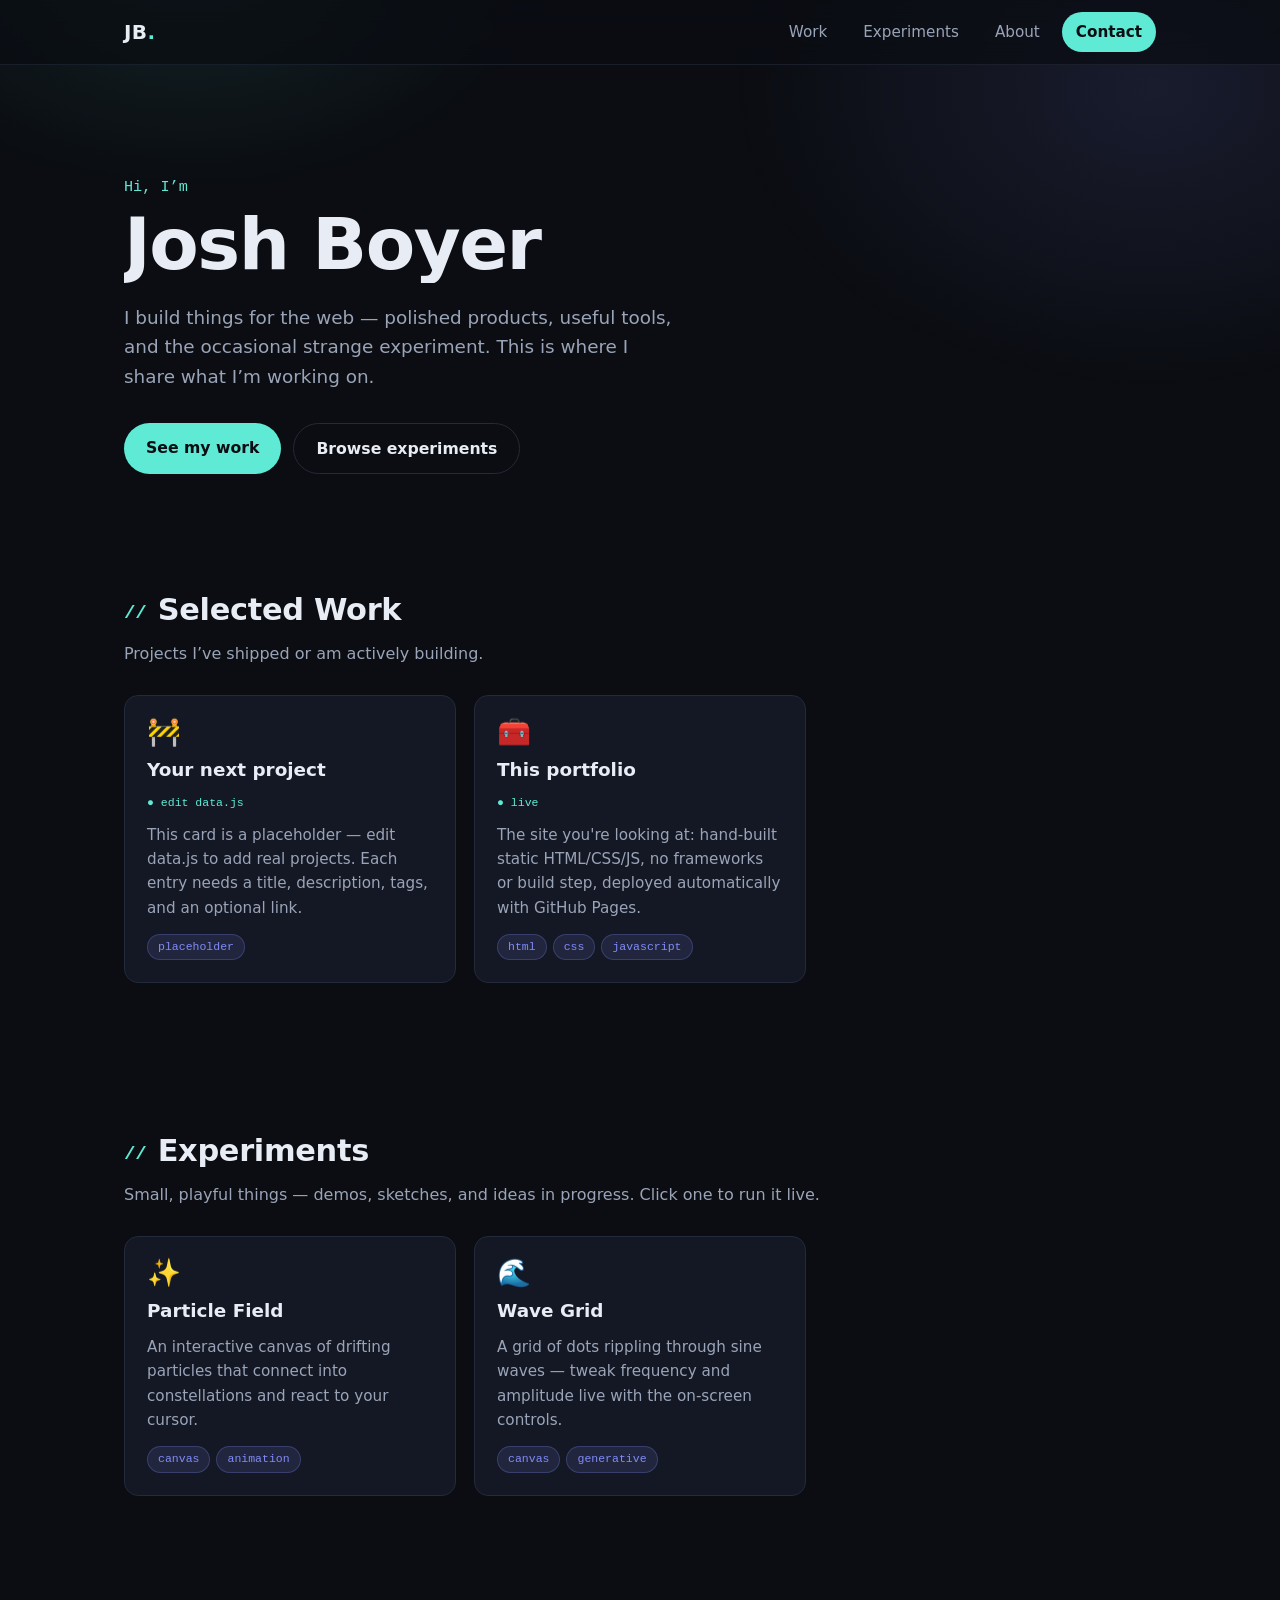
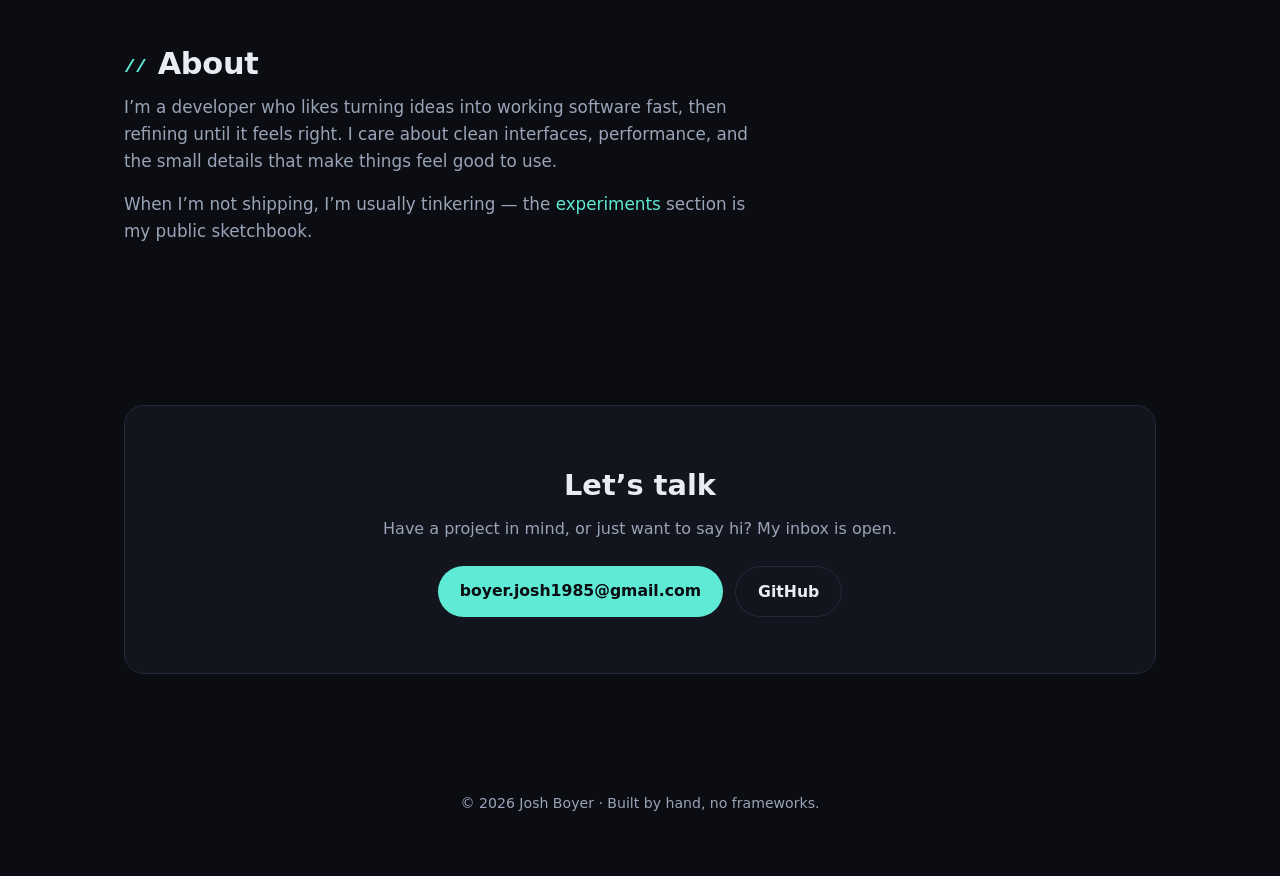
==== index.html @ 00541186 "Add portfolio site with work, experiments, and GitHub Pages deploy Static HTML/CSS/JS portfolio — no" ====
<!DOCTYPE html>
<html lang="en">
<head>
  <meta charset="UTF-8" />
  <meta name="viewport" content="width=device-width, initial-scale=1.0" />
  <title>Josh Boyer — Portfolio</title>
  <meta name="description" content="Portfolio of Josh Boyer — projects, work, and experiments." />
  <link rel="icon" href="data:image/svg+xml,<svg xmlns='http://www.w3.org/2000/svg' viewBox='0 0 100 100'><text y='.9em' font-size='90'>⚡</text></svg>" />
  <link rel="preconnect" href="https://fonts.googleapis.com" />
  <link rel="stylesheet" href="styles.css" />
</head>
<body>
  <div class="bg-glow" aria-hidden="true"></div>

  <header class="site-header">
    <nav class="nav container">
      <a href="#top" class="brand">JB<span class="brand-dot">.</span></a>
      <ul class="nav-links">
        <li><a href="#work">Work</a></li>
        <li><a href="#experiments">Experiments</a></li>
        <li><a href="#about">About</a></li>
        <li><a href="#contact" class="nav-cta">Contact</a></li>
      </ul>
    </nav>
  </header>

  <main id="top">
    <!-- Hero -->
    <section class="hero container">
      <p class="hero-kicker">Hi, I’m</p>
      <h1 class="hero-title">Josh Boyer</h1>
      <p class="hero-sub">
        I build things for the web — polished products, useful tools, and the
        occasional strange experiment. This is where I share what I’m working on.
      </p>
      <div class="hero-actions">
        <a href="#work" class="btn btn-primary">See my work</a>
        <a href="#experiments" class="btn btn-ghost">Browse experiments</a>
      </div>
    </section>

    <!-- Work -->
    <section id="work" class="section container">
      <div class="section-head">
        <h2>Selected Work</h2>
        <p>Projects I’ve shipped or am actively building.</p>
      </div>
      <div id="work-grid" class="card-grid"></div>
    </section>

    <!-- Experiments -->
    <section id="experiments" class="section container">
      <div class="section-head">
        <h2>Experiments</h2>
        <p>Small, playful things — demos, sketches, and ideas in progress. Click one to run it live.</p>
      </div>
      <div id="experiments-grid" class="card-grid"></div>
    </section>

    <!-- About -->
    <section id="about" class="section container">
      <div class="section-head">
        <h2>About</h2>
      </div>
      <div class="about-body">
        <p>
          I’m a developer who likes turning ideas into working software fast,
          then refining until it feels right. I care about clean interfaces,
          performance, and the small details that make things feel good to use.
        </p>
        <p>
          When I’m not shipping, I’m usually tinkering — the
          <a href="#experiments">experiments</a> section is my public sketchbook.
        </p>
      </div>
    </section>

    <!-- Contact -->
    <section id="contact" class="section container">
      <div class="contact-card">
        <h2>Let’s talk</h2>
        <p>Have a project in mind, or just want to say hi? My inbox is open.</p>
        <div class="contact-links">
          <a class="btn btn-primary" href="mailto:boyer.josh1985@gmail.com">boyer.josh1985@gmail.com</a>
          <a class="btn btn-ghost" href="https://github.com/joshboyer" target="_blank" rel="noopener">GitHub</a>
        </div>
      </div>
    </section>
  </main>

  <footer class="site-footer container">
    <p>© <span id="year"></span> Josh Boyer · Built by hand, no frameworks.</p>
  </footer>

  <script src="data.js"></script>
  <script src="main.js"></script>
</body>
</html>
---- styles.css ----
/* ---------------------------------------------------------------------------
   Josh Boyer — Portfolio
   Zero-dependency stylesheet. Tweak the tokens below to re-theme the site.
--------------------------------------------------------------------------- */

:root {
  --bg: #0b0d12;
  --bg-raised: #12151d;
  --bg-card: #141824;
  --border: #232a3a;
  --text: #e8ecf4;
  --text-dim: #9aa4b8;
  --accent: #5eead4;       /* teal */
  --accent-2: #818cf8;     /* indigo */
  --radius: 14px;
  --max-w: 1080px;
  --font: ui-sans-serif, system-ui, -apple-system, "Segoe UI", Roboto,
          "Helvetica Neue", Arial, sans-serif;
  --mono: ui-monospace, SFMono-Regular, Menlo, Consolas, monospace;
}

* { box-sizing: border-box; }

html { scroll-behavior: smooth; }

body {
  margin: 0;
  font-family: var(--font);
  background: var(--bg);
  color: var(--text);
  line-height: 1.6;
  -webkit-font-smoothing: antialiased;
}

a { color: var(--accent); text-decoration: none; }
a:hover { text-decoration: underline; }

.container {
  max-width: var(--max-w);
  margin: 0 auto;
  padding: 0 24px;
}

/* Ambient background glow */
.bg-glow {
  position: fixed;
  inset: 0;
  z-index: -1;
  background:
    radial-gradient(600px 400px at 15% -5%, rgba(94, 234, 212, 0.10), transparent 60%),
    radial-gradient(700px 500px at 90% 10%, rgba(129, 140, 248, 0.12), transparent 60%);
  pointer-events: none;
}

/* Header ------------------------------------------------------------------ */

.site-header {
  position: sticky;
  top: 0;
  z-index: 10;
  backdrop-filter: blur(12px);
  background: rgba(11, 13, 18, 0.72);
  border-bottom: 1px solid rgba(35, 42, 58, 0.6);
}

.nav {
  display: flex;
  align-items: center;
  justify-content: space-between;
  height: 64px;
}

.brand {
  font-weight: 800;
  font-size: 1.25rem;
  letter-spacing: 0.02em;
  color: var(--text);
}
.brand:hover { text-decoration: none; }
.brand-dot { color: var(--accent); }

.nav-links {
  display: flex;
  gap: 8px;
  list-style: none;
  margin: 0;
  padding: 0;
}

.nav-links a {
  display: inline-block;
  padding: 8px 14px;
  border-radius: 999px;
  color: var(--text-dim);
  font-size: 0.95rem;
  transition: color 0.15s ease, background 0.15s ease;
}
.nav-links a:hover {
  color: var(--text);
  background: rgba(255, 255, 255, 0.06);
  text-decoration: none;
}
.nav-cta {
  color: var(--bg) !important;
  background: var(--accent);
  font-weight: 600;
}
.nav-cta:hover { background: var(--accent); filter: brightness(1.1); }

/* Hero -------------------------------------------------------------------- */

.hero {
  padding: 110px 24px 40px;
}

.hero-kicker {
  font-family: var(--mono);
  color: var(--accent);
  margin: 0 0 8px;
  font-size: 0.95rem;
}

.hero-title {
  font-size: clamp(2.6rem, 7vw, 4.5rem);
  line-height: 1.05;
  margin: 0 0 20px;
  letter-spacing: -0.02em;
  background: linear-gradient(90deg, var(--text) 40%, var(--accent-2));
  -webkit-background-clip: text;
  background-clip: text;
  -webkit-text-fill-color: transparent;
}

.hero-sub {
  max-width: 560px;
  color: var(--text-dim);
  font-size: 1.15rem;
  margin: 0 0 32px;
}

.hero-actions { display: flex; gap: 12px; flex-wrap: wrap; }

/* Buttons ------------------------------------------------------------------ */

.btn {
  display: inline-block;
  padding: 12px 22px;
  border-radius: 999px;
  font-weight: 600;
  font-size: 0.98rem;
  transition: transform 0.12s ease, filter 0.12s ease, background 0.12s ease;
}
.btn:hover { text-decoration: none; transform: translateY(-1px); }

.btn-primary { background: var(--accent); color: var(--bg); }
.btn-primary:hover { filter: brightness(1.1); }

.btn-ghost {
  border: 1px solid var(--border);
  color: var(--text);
  background: transparent;
}
.btn-ghost:hover { background: rgba(255, 255, 255, 0.05); }

/* Sections ----------------------------------------------------------------- */

.section { padding: 72px 24px; }

.section-head h2 {
  font-size: 1.9rem;
  margin: 0 0 6px;
  letter-spacing: -0.01em;
}
.section-head h2::before {
  content: "// ";
  color: var(--accent);
  font-family: var(--mono);
  font-size: 1.2rem;
  vertical-align: 2px;
}
.section-head p { color: var(--text-dim); margin: 0 0 28px; }

/* Cards -------------------------------------------------------------------- */

.card-grid {
  display: grid;
  grid-template-columns: repeat(auto-fill, minmax(300px, 1fr));
  gap: 18px;
}

.card {
  display: flex;
  flex-direction: column;
  gap: 10px;
  padding: 22px;
  background: var(--bg-card);
  border: 1px solid var(--border);
  border-radius: var(--radius);
  color: var(--text);
  transition: transform 0.15s ease, border-color 0.15s ease, box-shadow 0.15s ease;
}
.card:hover {
  text-decoration: none;
  transform: translateY(-3px);
  border-color: rgba(94, 234, 212, 0.45);
  box-shadow: 0 12px 32px rgba(0, 0, 0, 0.35);
}

.card-emoji { font-size: 1.7rem; line-height: 1; }

.card h3 { margin: 0; font-size: 1.15rem; }

.card p { margin: 0; color: var(--text-dim); font-size: 0.95rem; flex: 1; }

.card-tags { display: flex; flex-wrap: wrap; gap: 6px; margin-top: 4px; }

.tag {
  font-family: var(--mono);
  font-size: 0.72rem;
  padding: 3px 10px;
  border-radius: 999px;
  background: rgba(129, 140, 248, 0.12);
  color: var(--accent-2);
  border: 1px solid rgba(129, 140, 248, 0.25);
}

.card-status {
  font-family: var(--mono);
  font-size: 0.72rem;
  color: var(--accent);
}

/* About / Contact ----------------------------------------------------------- */

.about-body { max-width: 640px; color: var(--text-dim); font-size: 1.05rem; }
.about-body p { margin: 0 0 16px; }

.contact-card {
  text-align: center;
  padding: 56px 32px;
  background: var(--bg-raised);
  border: 1px solid var(--border);
  border-radius: calc(var(--radius) + 6px);
}
.contact-card h2 { margin: 0 0 8px; font-size: 1.8rem; }
.contact-card p { color: var(--text-dim); margin: 0 0 24px; }
.contact-links { display: flex; gap: 12px; justify-content: center; flex-wrap: wrap; }

/* Footer --------------------------------------------------------------------- */

.site-footer {
  padding: 32px 24px 48px;
  color: var(--text-dim);
  font-size: 0.88rem;
  text-align: center;
}

/* Experiment pages ------------------------------------------------------------
   Shared chrome for standalone pages under /experiments/ */

.exp-topbar {
  display: flex;
  align-items: center;
  gap: 16px;
  padding: 14px 20px;
  border-bottom: 1px solid var(--border);
  background: var(--bg-raised);
}
.exp-topbar a { font-family: var(--mono); font-size: 0.9rem; }
.exp-topbar h1 { font-size: 1rem; margin: 0; font-weight: 600; }
.exp-topbar .hint { margin-left: auto; color: var(--text-dim); font-size: 0.85rem; }

.exp-stage {
  position: relative;
  height: calc(100vh - 57px);
}
.exp-stage canvas { display: block; width: 100%; height: 100%; }

/* Small screens ---------------------------------------------------------------- */

@media (max-width: 620px) {
  .nav-links a { padding: 8px 10px; font-size: 0.88rem; }
  .hero { padding-top: 72px; }
  .section { padding: 56px 24px; }
}

@media (prefers-reduced-motion: reduce) {
  html { scroll-behavior: auto; }
  .btn, .card { transition: none; }
}
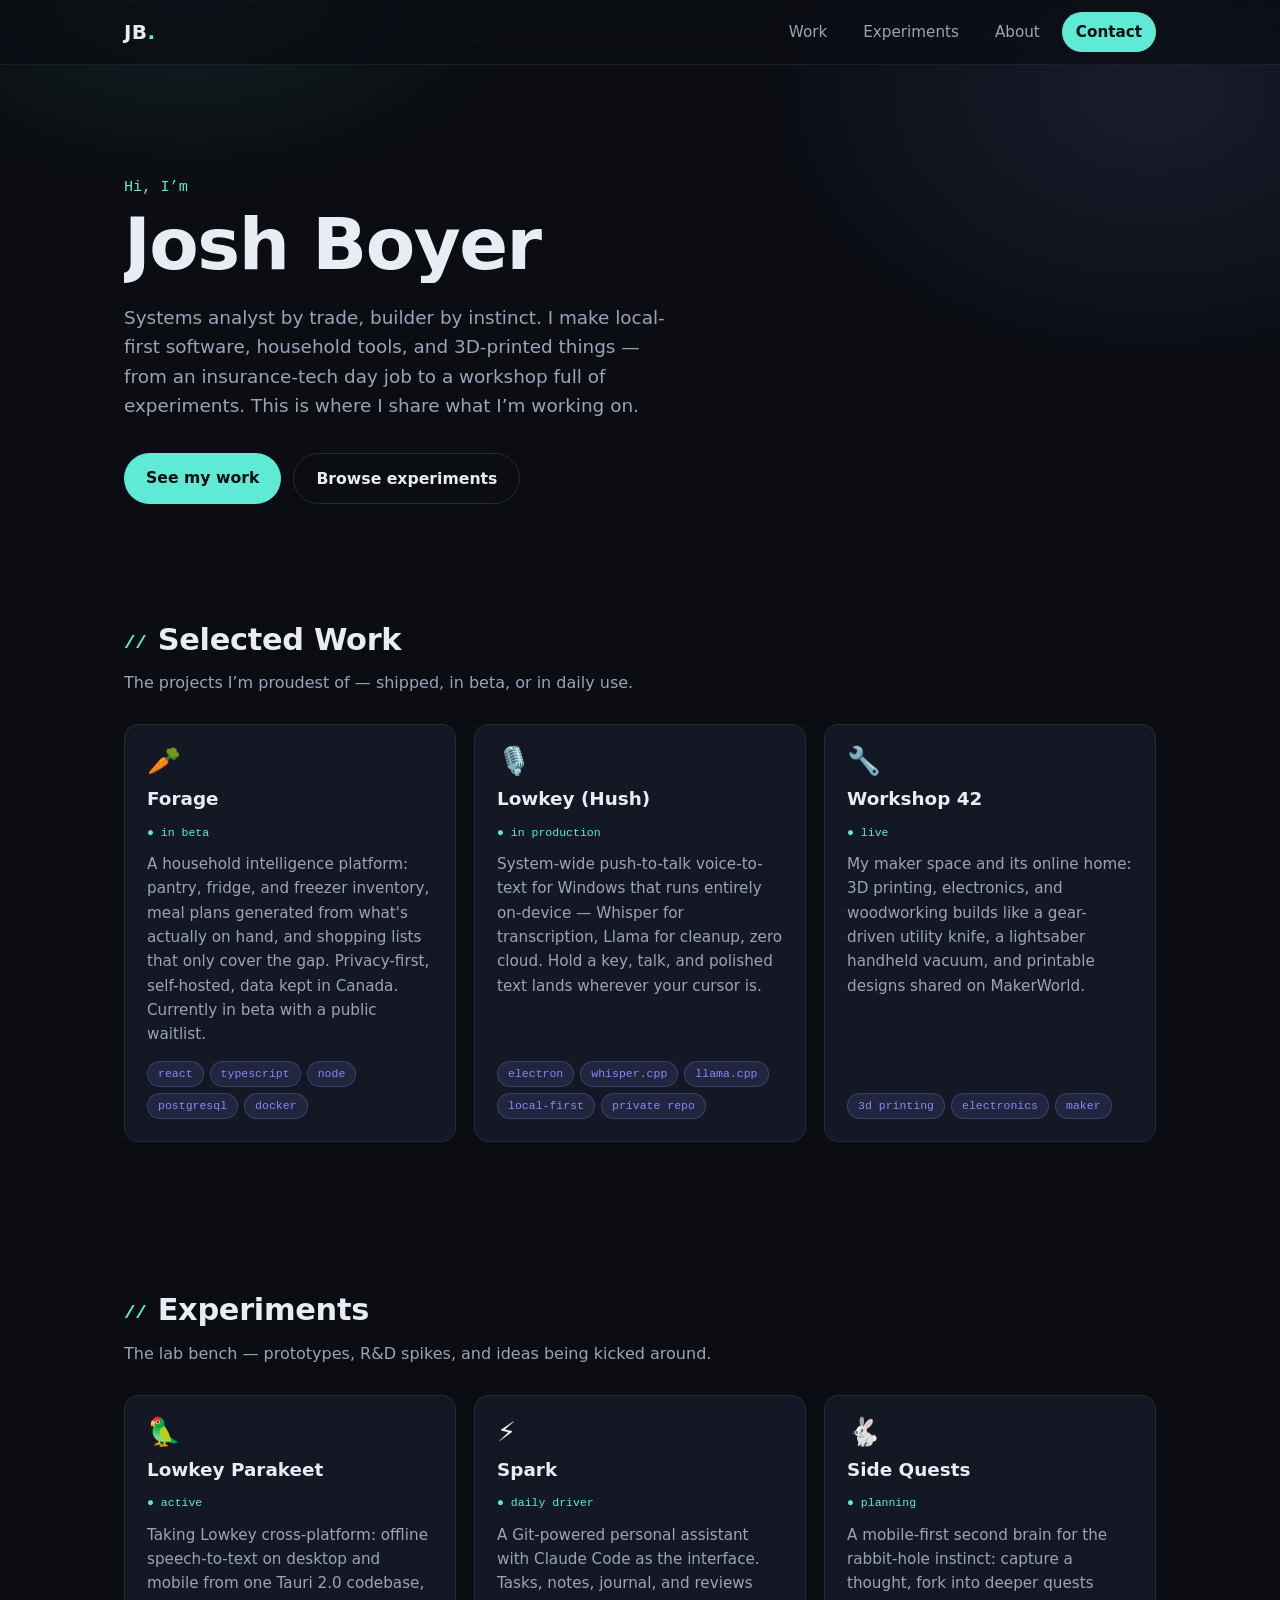
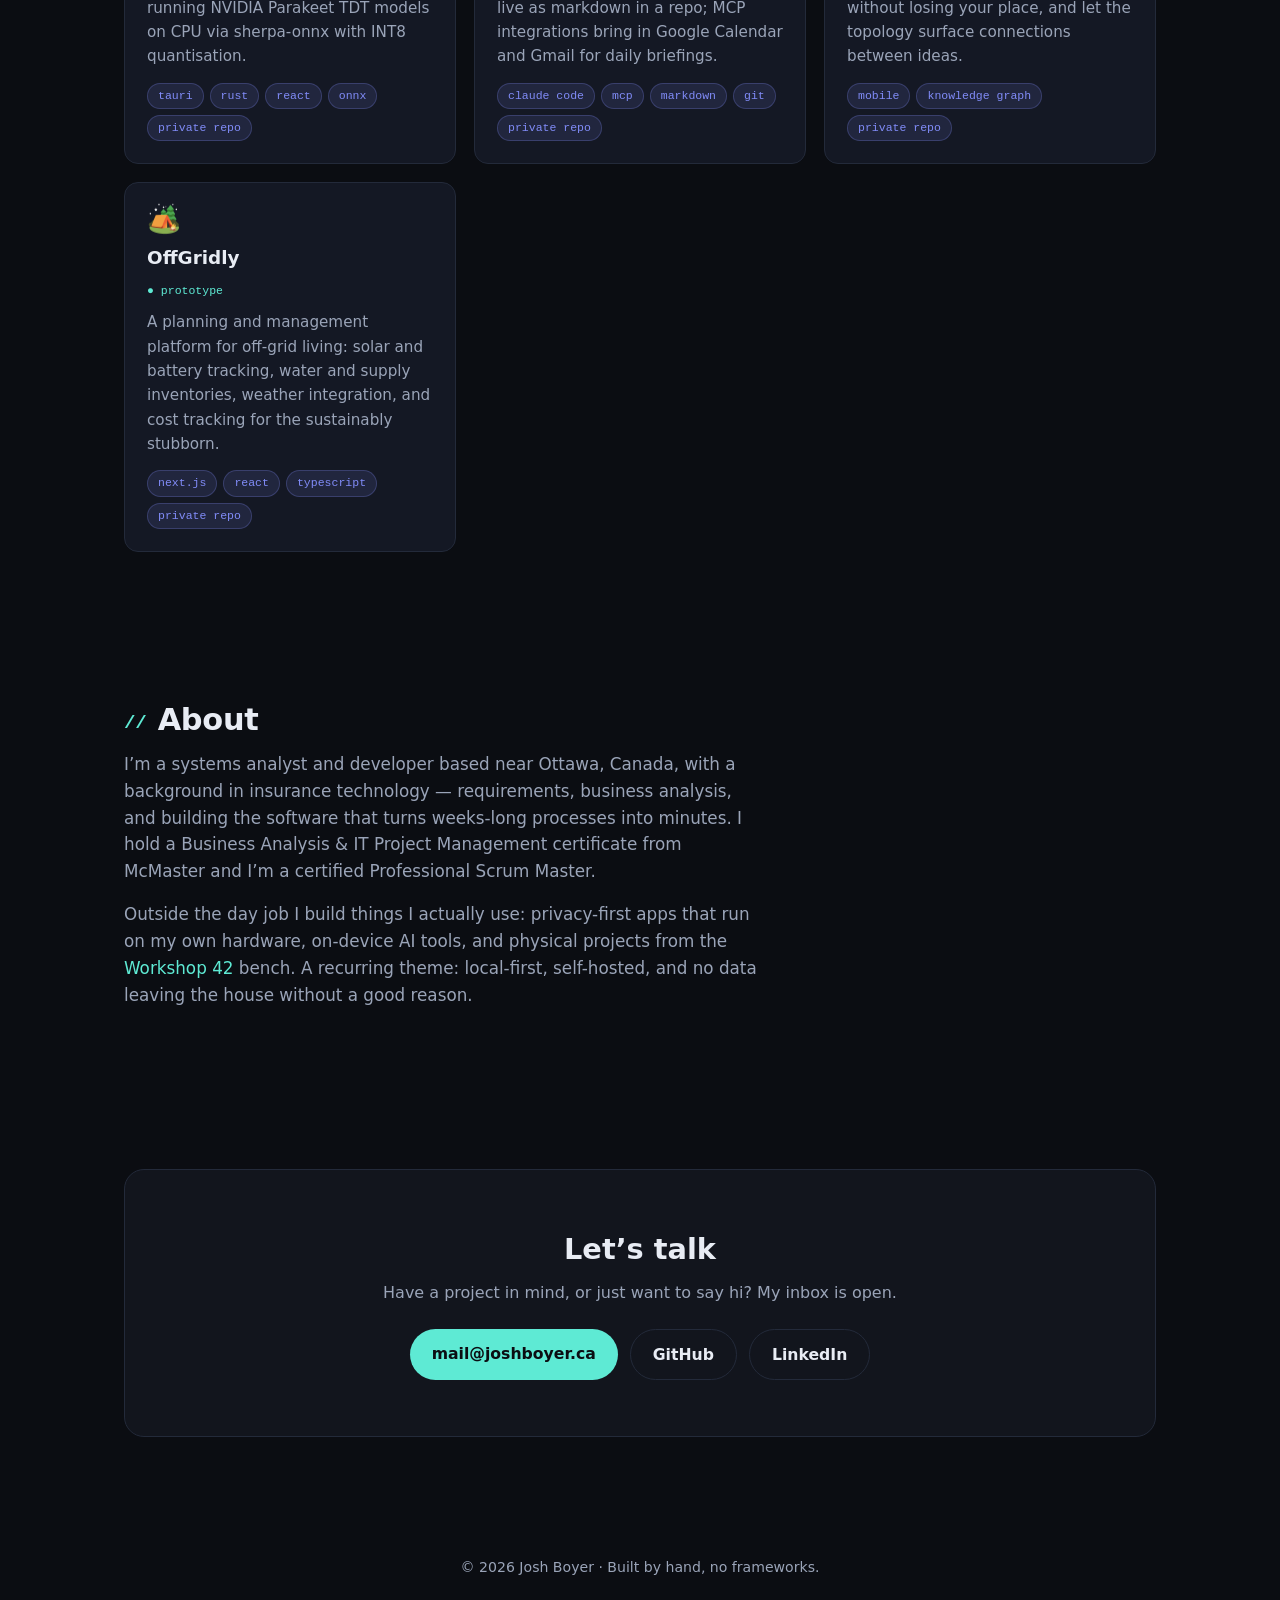
==== commit c14b6538: "Replace placeholder content with real projects and bio Populate the site from actual sources: Select" ====
--- a/index.html
+++ b/index.html
@@ -30,8 +30,10 @@
       <p class="hero-kicker">Hi, I’m</p>
       <h1 class="hero-title">Josh Boyer</h1>
       <p class="hero-sub">
-        I build things for the web — polished products, useful tools, and the
-        occasional strange experiment. This is where I share what I’m working on.
+        Systems analyst by trade, builder by instinct. I make local-first
+        software, household tools, and 3D-printed things — from an
+        insurance-tech day job to a workshop full of experiments. This is
+        where I share what I’m working on.
       </p>
       <div class="hero-actions">
         <a href="#work" class="btn btn-primary">See my work</a>
@@ -43,7 +45,7 @@
     <section id="work" class="section container">
       <div class="section-head">
         <h2>Selected Work</h2>
-        <p>Projects I’ve shipped or am actively building.</p>
+        <p>The projects I’m proudest of — shipped, in beta, or in daily use.</p>
       </div>
       <div id="work-grid" class="card-grid"></div>
     </section>
@@ -52,7 +54,7 @@
     <section id="experiments" class="section container">
       <div class="section-head">
         <h2>Experiments</h2>
-        <p>Small, playful things — demos, sketches, and ideas in progress. Click one to run it live.</p>
+        <p>The lab bench — prototypes, R&amp;D spikes, and ideas being kicked around.</p>
       </div>
       <div id="experiments-grid" class="card-grid"></div>
     </section>
@@ -64,13 +66,19 @@
       </div>
       <div class="about-body">
         <p>
-          I’m a developer who likes turning ideas into working software fast,
-          then refining until it feels right. I care about clean interfaces,
-          performance, and the small details that make things feel good to use.
+          I’m a systems analyst and developer based near Ottawa, Canada, with
+          a background in insurance technology — requirements, business
+          analysis, and building the software that turns weeks-long processes
+          into minutes. I hold a Business Analysis &amp; IT Project Management
+          certificate from McMaster and I’m a certified Professional Scrum
+          Master.
         </p>
         <p>
-          When I’m not shipping, I’m usually tinkering — the
-          <a href="#experiments">experiments</a> section is my public sketchbook.
+          Outside the day job I build things I actually use: privacy-first
+          apps that run on my own hardware, on-device AI tools, and physical
+          projects from the <a href="https://ws42.ca" target="_blank" rel="noopener">Workshop&nbsp;42</a>
+          bench. A recurring theme: local-first, self-hosted, and no data
+          leaving the house without a good reason.
         </p>
       </div>
     </section>
@@ -81,8 +89,9 @@
         <h2>Let’s talk</h2>
         <p>Have a project in mind, or just want to say hi? My inbox is open.</p>
         <div class="contact-links">
-          <a class="btn btn-primary" href="mailto:boyer.josh1985@gmail.com">boyer.josh1985@gmail.com</a>
-          <a class="btn btn-ghost" href="https://github.com/joshboyer" target="_blank" rel="noopener">GitHub</a>
+          <a class="btn btn-primary" href="mailto:mail@joshboyer.ca">mail@joshboyer.ca</a>
+          <a class="btn btn-ghost" href="https://github.com/JoshBoyer" target="_blank" rel="noopener">GitHub</a>
+          <a class="btn btn-ghost" href="https://www.linkedin.com/in/josh-boyer-1b770618" target="_blank" rel="noopener">LinkedIn</a>
         </div>
       </div>
     </section>
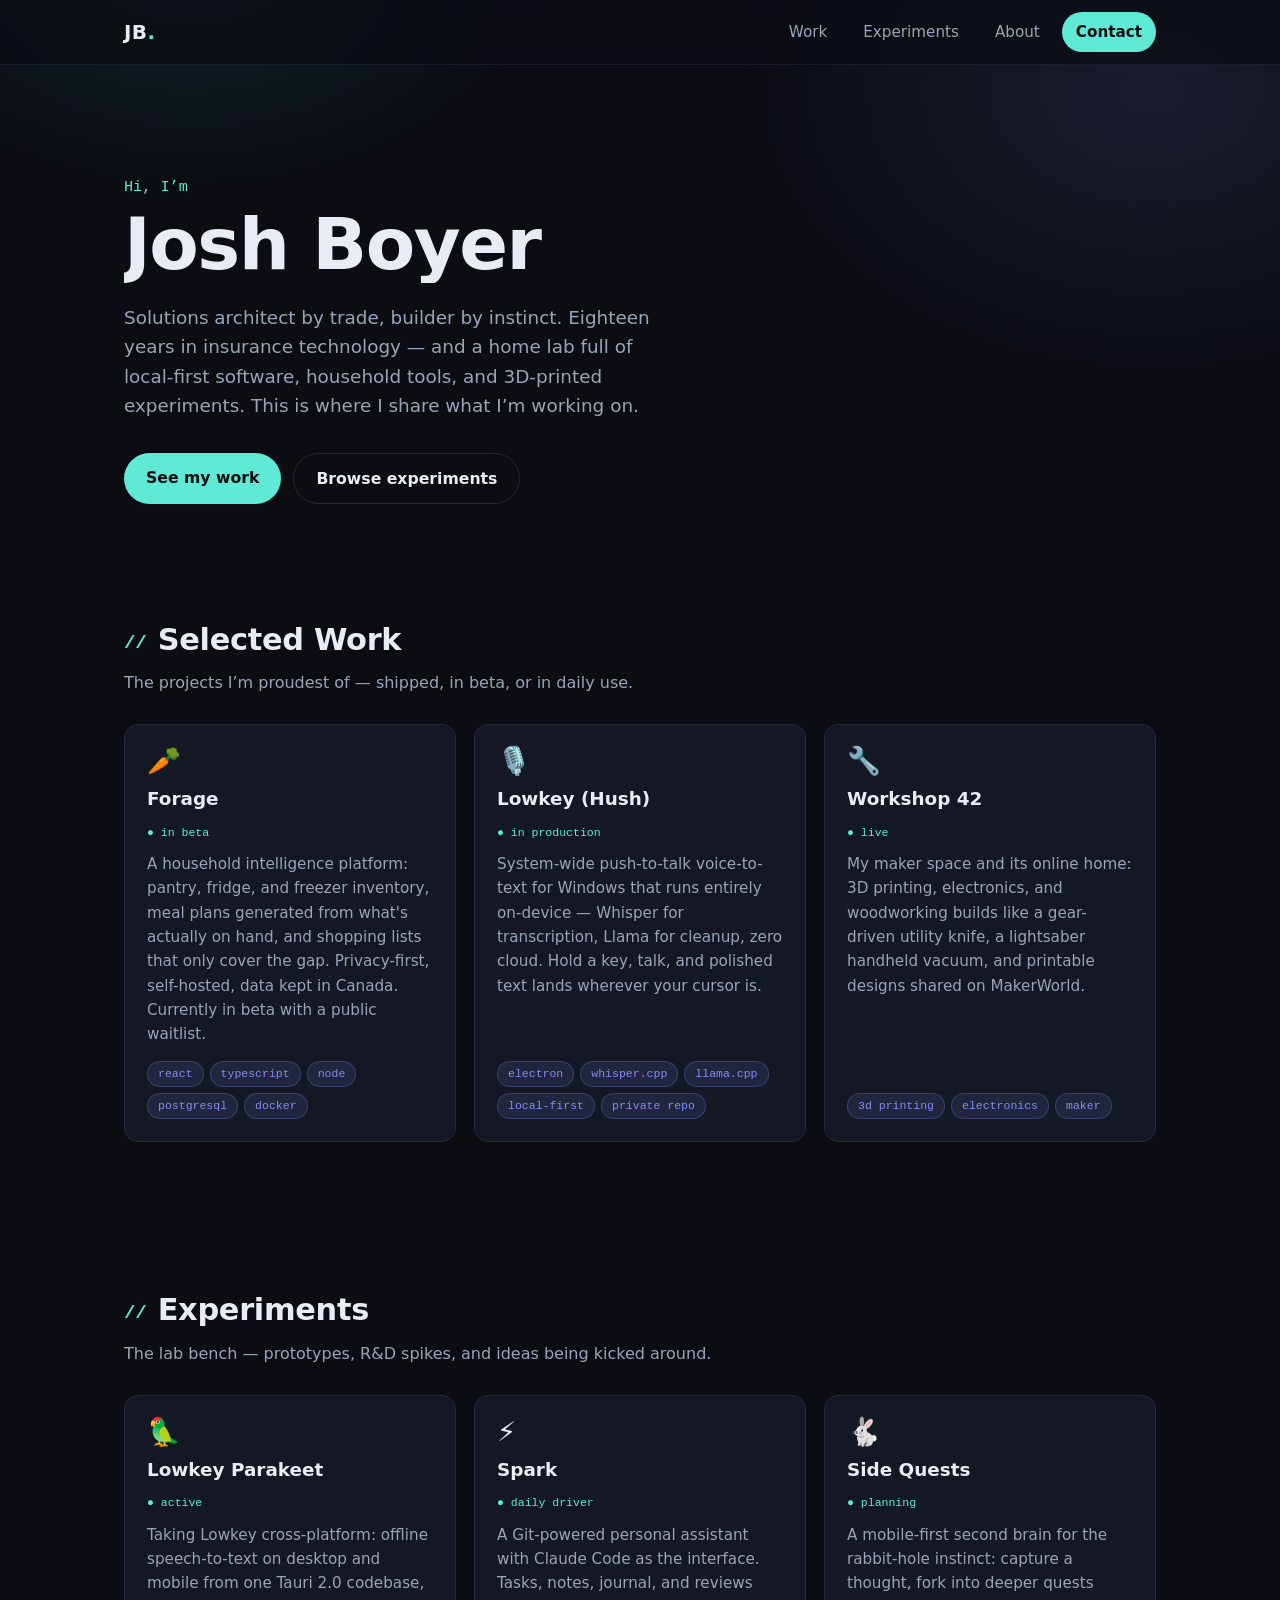
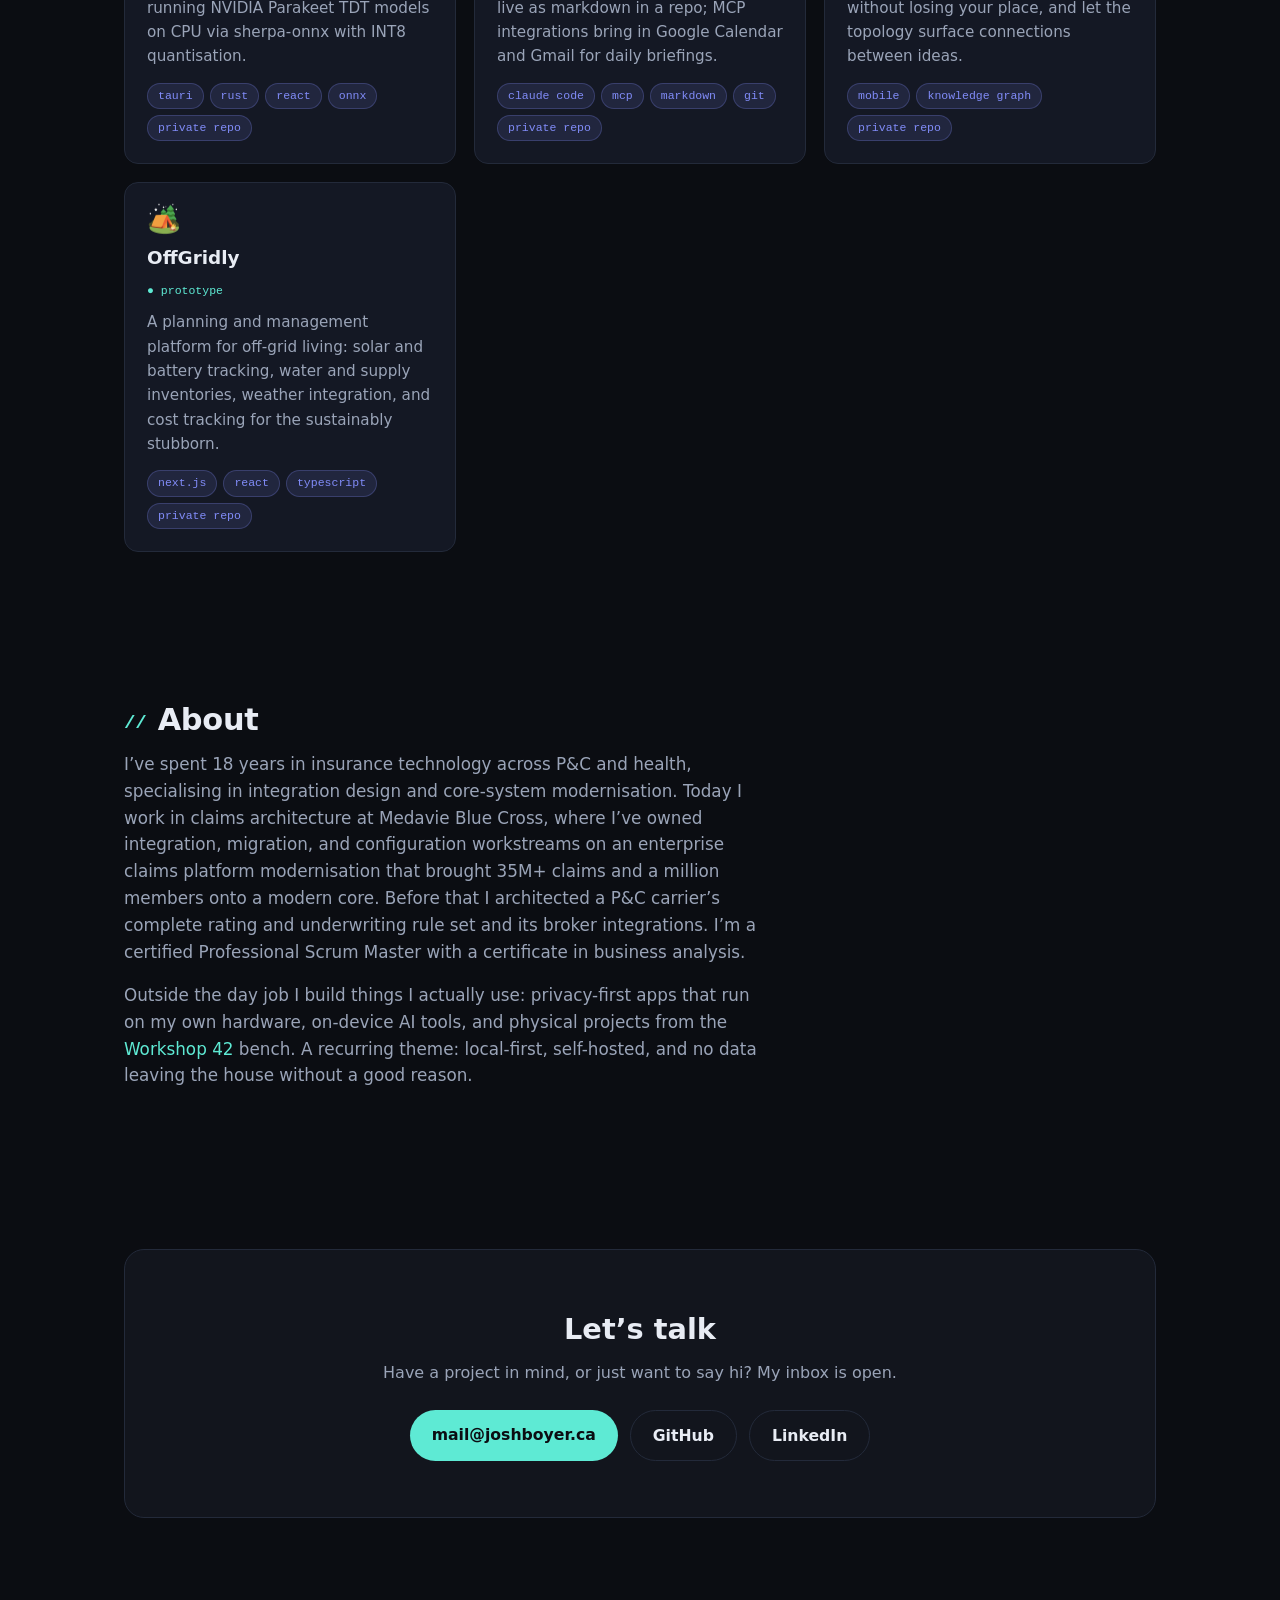
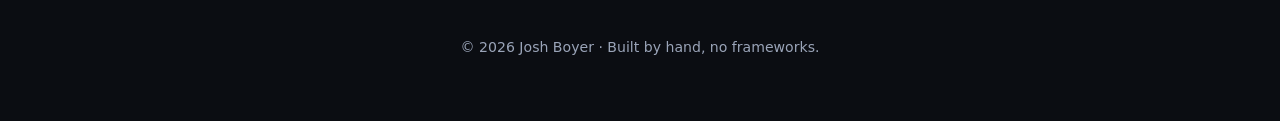
==== commit 6c1a724e: "Update hero and about with current role from 2026 resume" ====
--- a/index.html
+++ b/index.html
@@ -30,10 +30,10 @@
       <p class="hero-kicker">Hi, I’m</p>
       <h1 class="hero-title">Josh Boyer</h1>
       <p class="hero-sub">
-        Systems analyst by trade, builder by instinct. I make local-first
-        software, household tools, and 3D-printed things — from an
-        insurance-tech day job to a workshop full of experiments. This is
-        where I share what I’m working on.
+        Solutions architect by trade, builder by instinct. Eighteen years in
+        insurance technology — and a home lab full of local-first software,
+        household tools, and 3D-printed experiments. This is where I share
+        what I’m working on.
       </p>
       <div class="hero-actions">
         <a href="#work" class="btn btn-primary">See my work</a>
@@ -66,12 +66,15 @@
       </div>
       <div class="about-body">
         <p>
-          I’m a systems analyst and developer based near Ottawa, Canada, with
-          a background in insurance technology — requirements, business
-          analysis, and building the software that turns weeks-long processes
-          into minutes. I hold a Business Analysis &amp; IT Project Management
-          certificate from McMaster and I’m a certified Professional Scrum
-          Master.
+          I’ve spent 18 years in insurance technology across P&amp;C and
+          health, specialising in integration design and core-system
+          modernisation. Today I work in claims architecture at Medavie Blue
+          Cross, where I’ve owned integration, migration, and configuration
+          workstreams on an enterprise claims platform modernisation that
+          brought 35M+ claims and a million members onto a modern core.
+          Before that I architected a P&amp;C carrier’s complete rating and
+          underwriting rule set and its broker integrations. I’m a certified
+          Professional Scrum Master with a certificate in business analysis.
         </p>
         <p>
           Outside the day job I build things I actually use: privacy-first
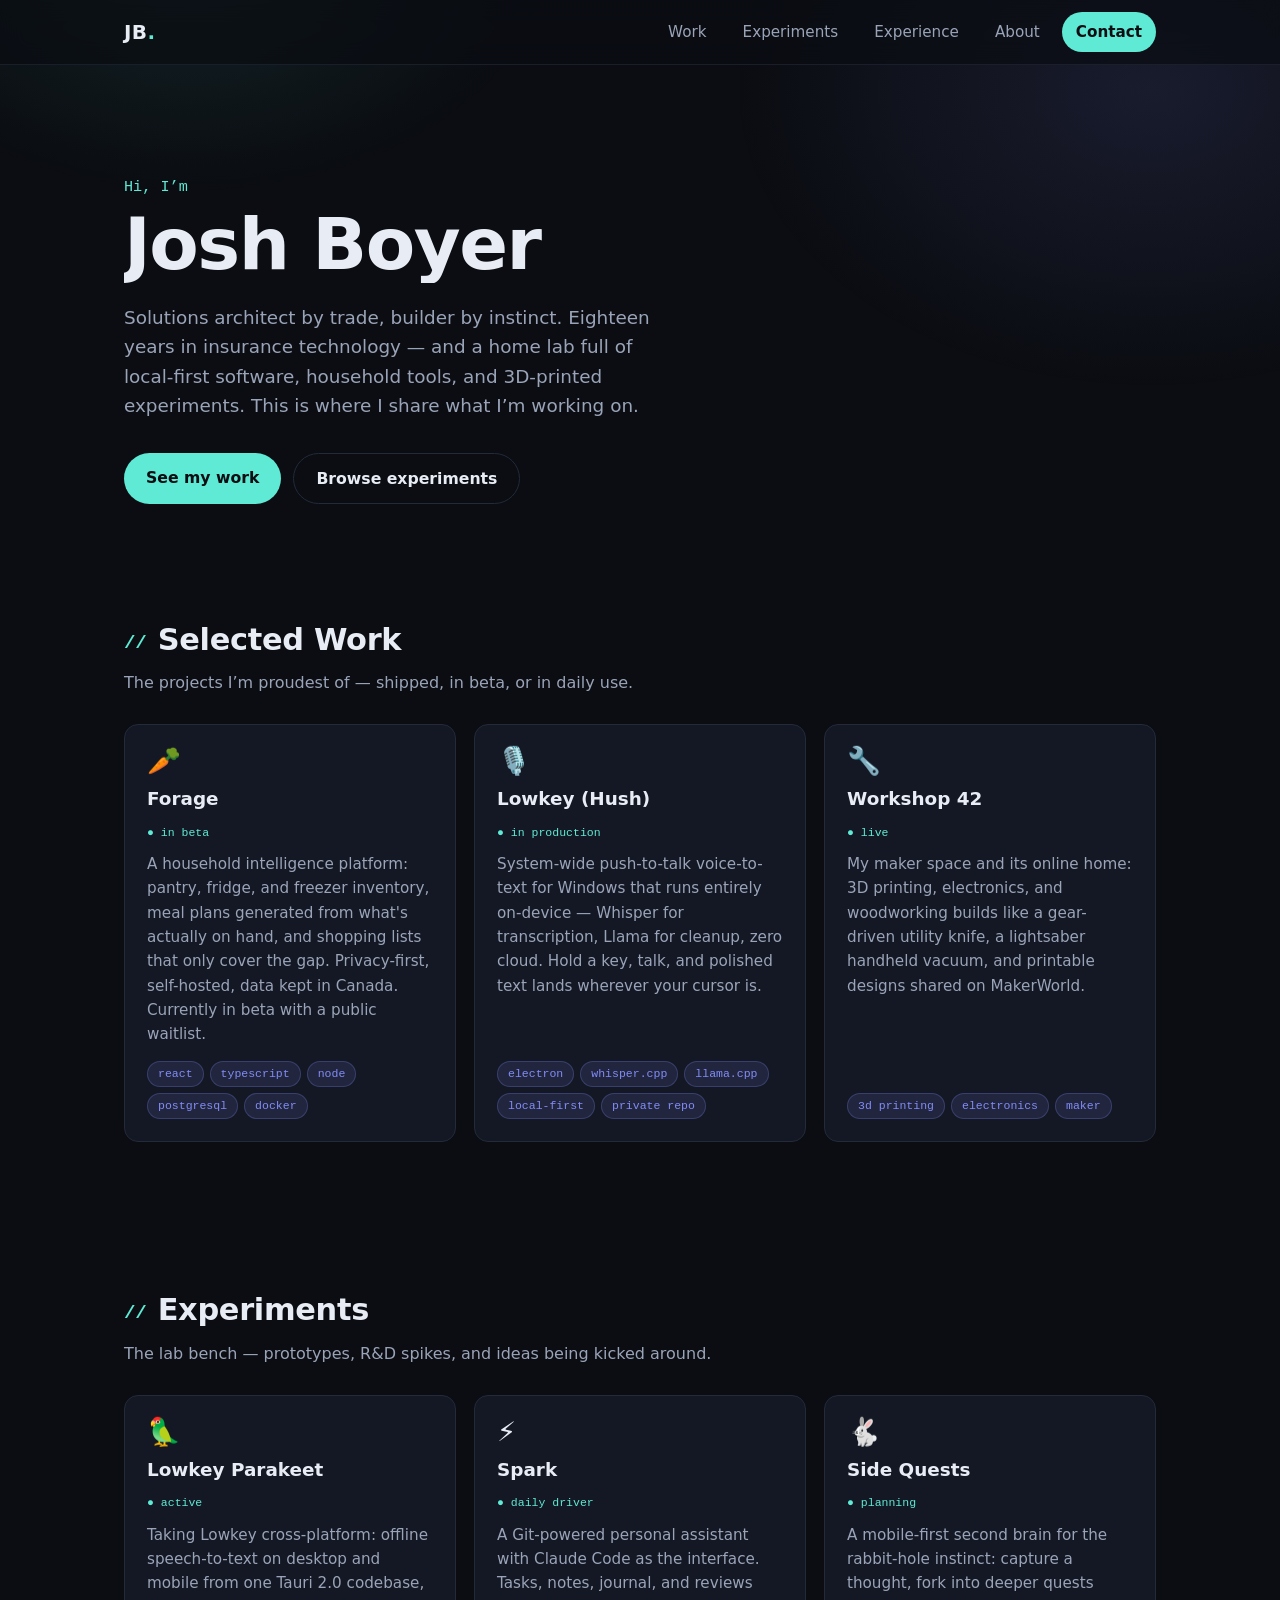
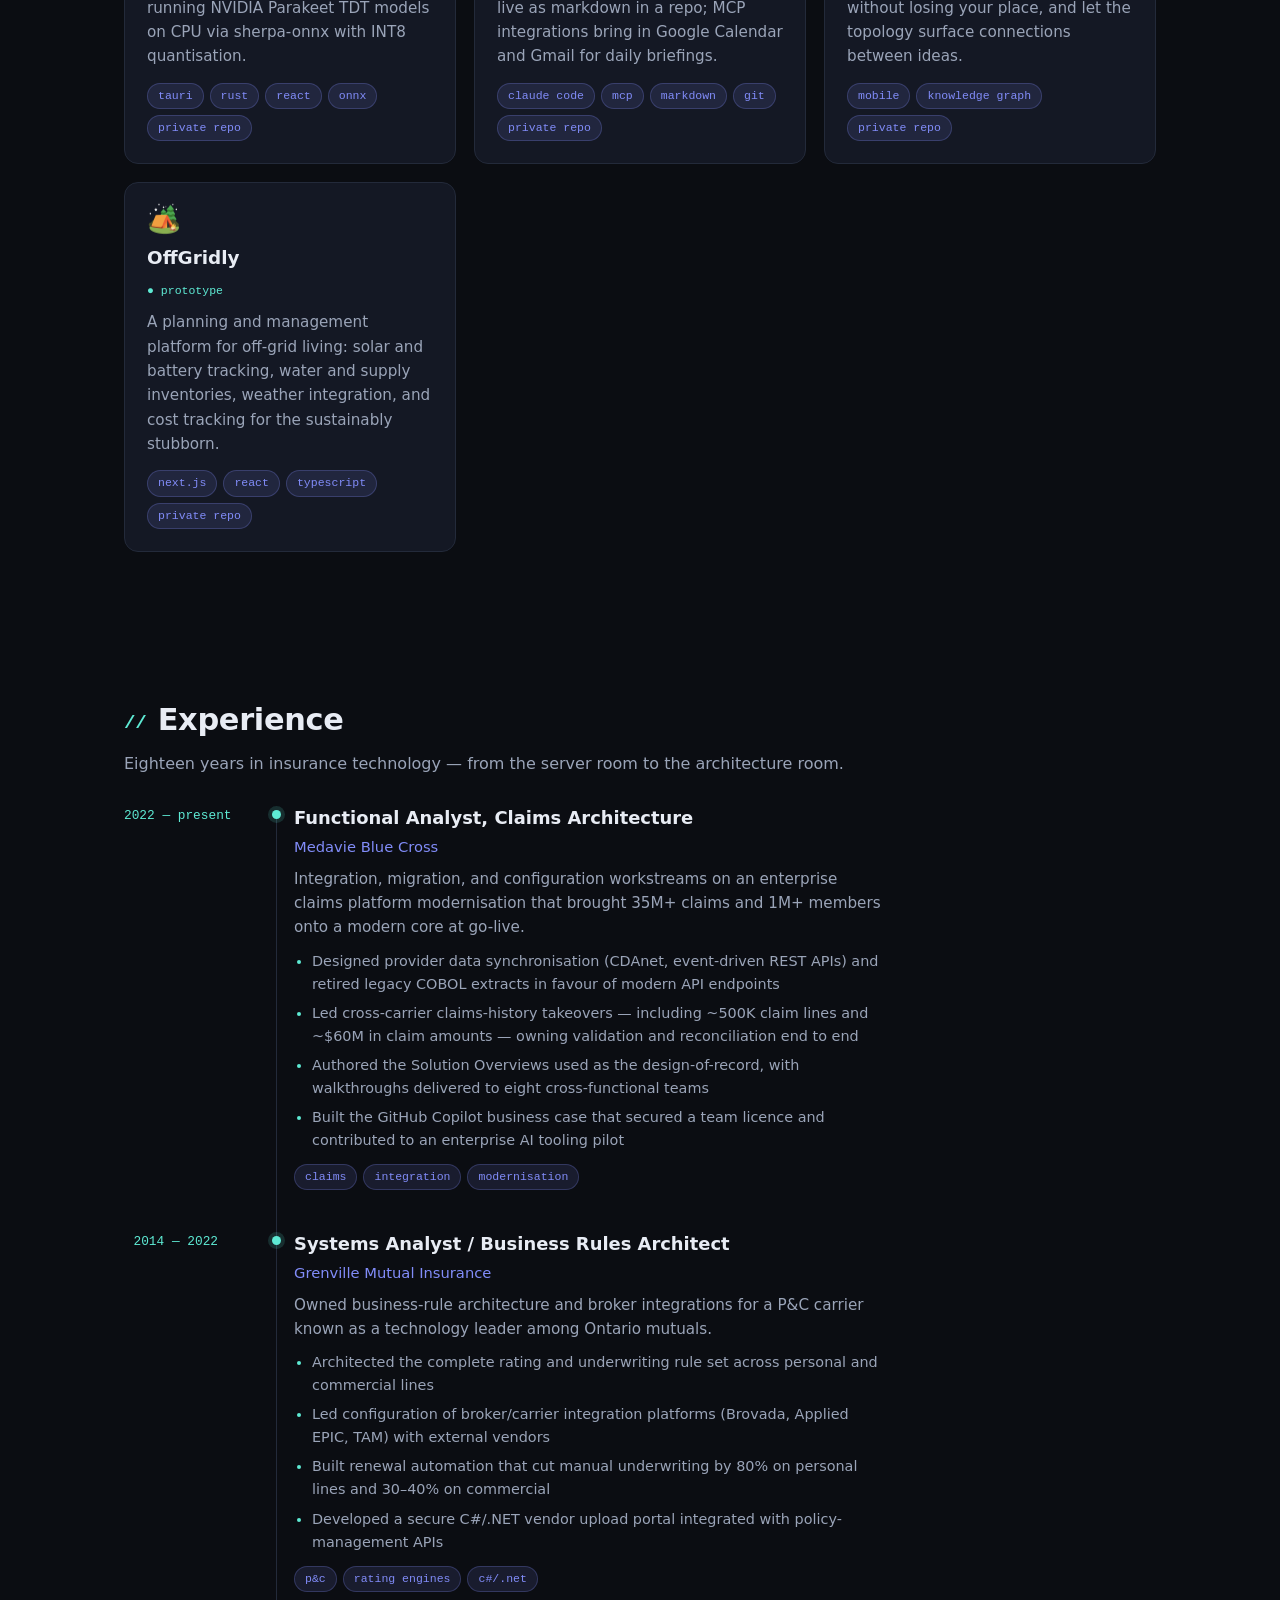
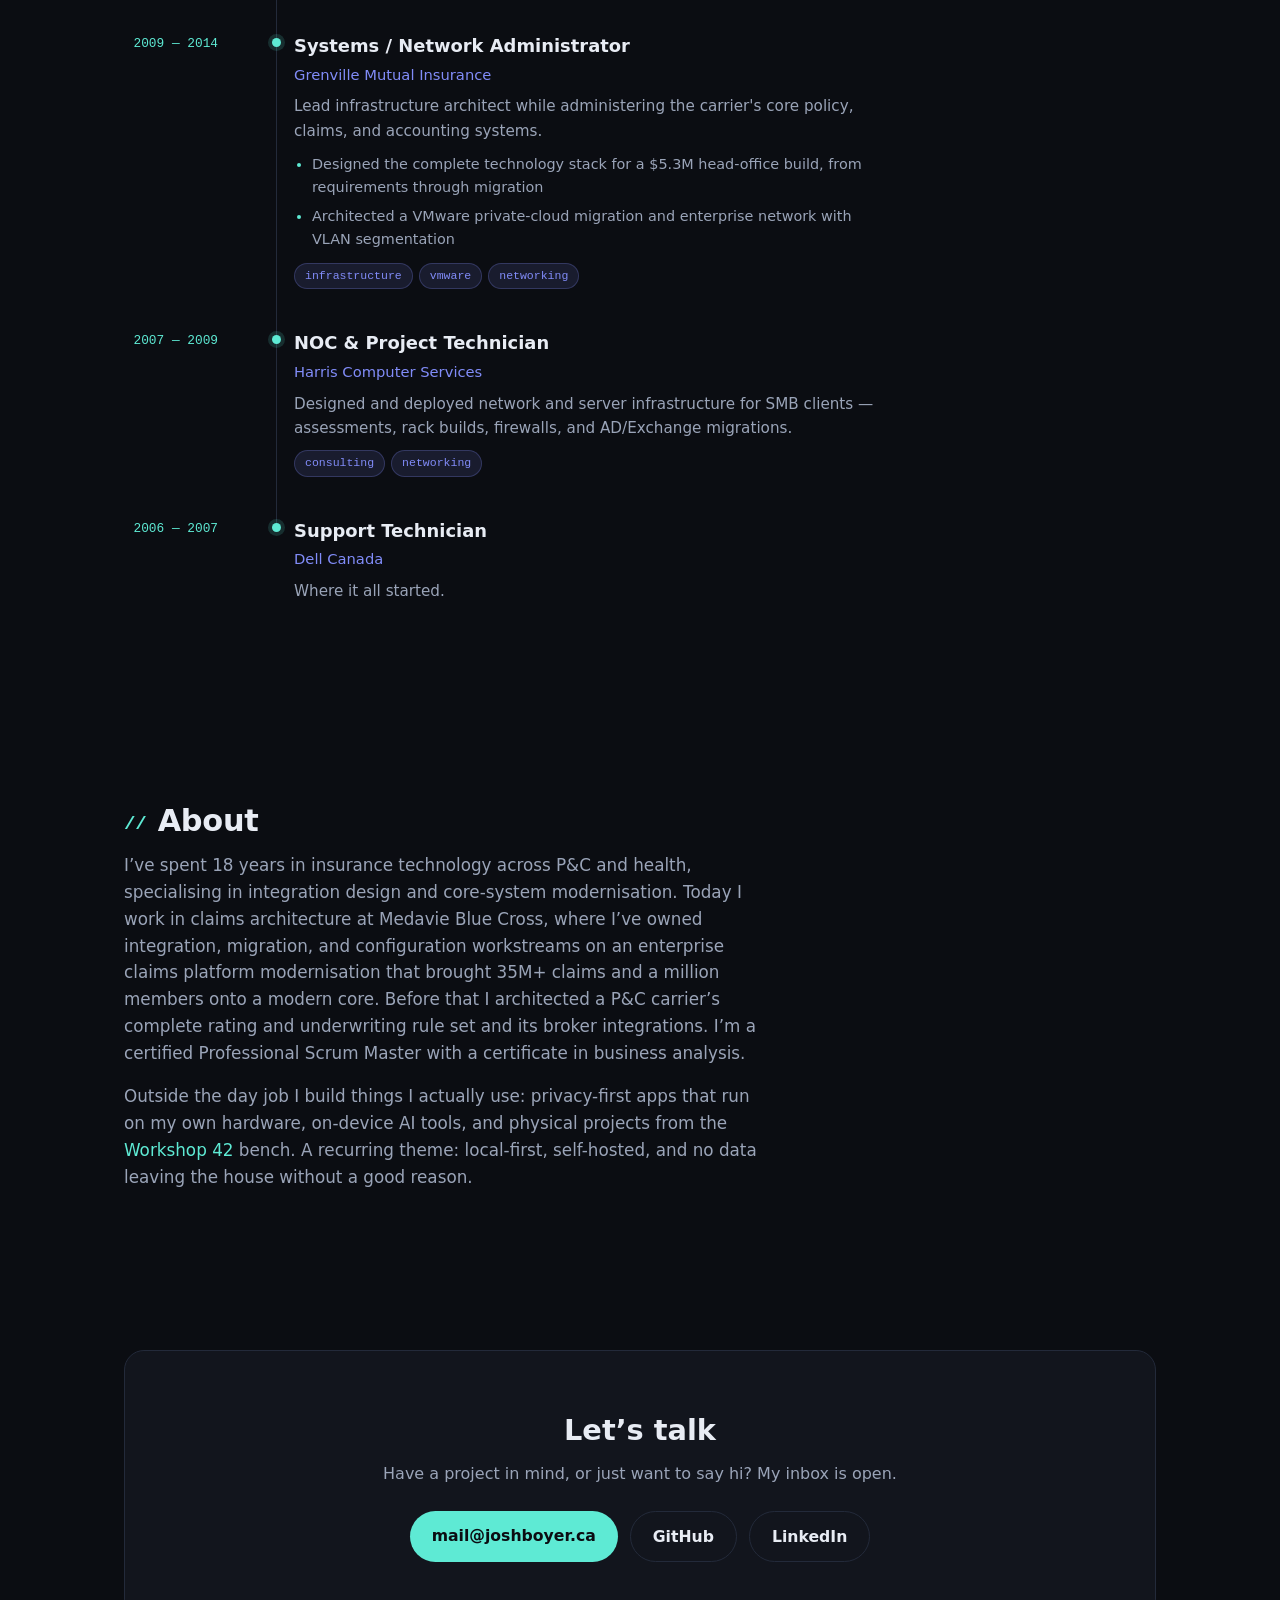
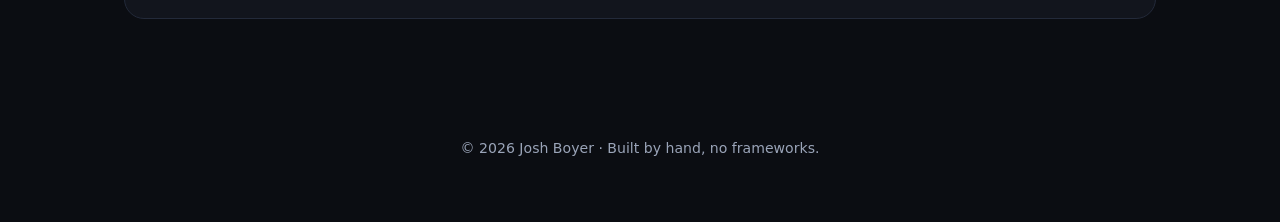
==== commit 8a3f0174: "Add professional experience timeline from resume" ====
--- a/index.html
+++ b/index.html
@@ -18,6 +18,7 @@
       <ul class="nav-links">
         <li><a href="#work">Work</a></li>
         <li><a href="#experiments">Experiments</a></li>
+        <li><a href="#experience">Experience</a></li>
         <li><a href="#about">About</a></li>
         <li><a href="#contact" class="nav-cta">Contact</a></li>
       </ul>
@@ -57,6 +58,15 @@
         <p>The lab bench — prototypes, R&amp;D spikes, and ideas being kicked around.</p>
       </div>
       <div id="experiments-grid" class="card-grid"></div>
+    </section>
+
+    <!-- Experience -->
+    <section id="experience" class="section container">
+      <div class="section-head">
+        <h2>Experience</h2>
+        <p>Eighteen years in insurance technology — from the server room to the architecture room.</p>
+      </div>
+      <div id="experience-timeline" class="timeline"></div>
     </section>
 
     <!-- About -->
--- a/styles.css
+++ b/styles.css
@@ -230,6 +230,93 @@
   color: var(--accent);
 }
 
+/* Experience timeline --------------------------------------------------------- */
+
+.timeline {
+  display: flex;
+  flex-direction: column;
+  max-width: 760px;
+}
+
+.timeline-entry {
+  display: grid;
+  grid-template-columns: 130px 1fr;
+  gap: 24px;
+  position: relative;
+  padding: 0 0 40px 0;
+}
+
+/* the rail */
+.timeline-entry::before {
+  content: "";
+  position: absolute;
+  left: 152px;
+  top: 8px;
+  bottom: -8px;
+  width: 1px;
+  background: var(--border);
+}
+.timeline-entry:last-child::before { display: none; }
+
+/* the dot */
+.timeline-entry::after {
+  content: "";
+  position: absolute;
+  left: 148px;
+  top: 6px;
+  width: 9px;
+  height: 9px;
+  border-radius: 50%;
+  background: var(--accent);
+  box-shadow: 0 0 0 4px rgba(94, 234, 212, 0.15);
+}
+
+.timeline-period {
+  font-family: var(--mono);
+  font-size: 0.8rem;
+  color: var(--accent);
+  text-align: right;
+  padding-right: 36px;
+  padding-top: 2px;
+  white-space: nowrap;
+}
+
+.timeline-body { padding-left: 16px; }
+.timeline-body h3 { margin: 0 0 2px; font-size: 1.12rem; }
+
+.timeline-company {
+  color: var(--accent-2);
+  font-size: 0.92rem;
+  margin-bottom: 8px;
+}
+
+.timeline-body p {
+  color: var(--text-dim);
+  font-size: 0.95rem;
+  margin: 0 0 10px;
+}
+
+.timeline-highlights {
+  margin: 0 0 12px;
+  padding-left: 18px;
+  color: var(--text-dim);
+  font-size: 0.9rem;
+}
+.timeline-highlights li { margin-bottom: 6px; }
+.timeline-highlights li::marker { color: var(--accent); }
+
+@media (max-width: 620px) {
+  .timeline-entry {
+    grid-template-columns: 1fr;
+    gap: 6px;
+    padding-left: 22px;
+  }
+  .timeline-entry::before { left: 4px; top: 6px; }
+  .timeline-entry::after { left: 0; }
+  .timeline-period { text-align: left; padding: 0; }
+  .timeline-body { padding-left: 0; }
+}
+
 /* About / Contact ----------------------------------------------------------- */
 
 .about-body { max-width: 640px; color: var(--text-dim); font-size: 1.05rem; }
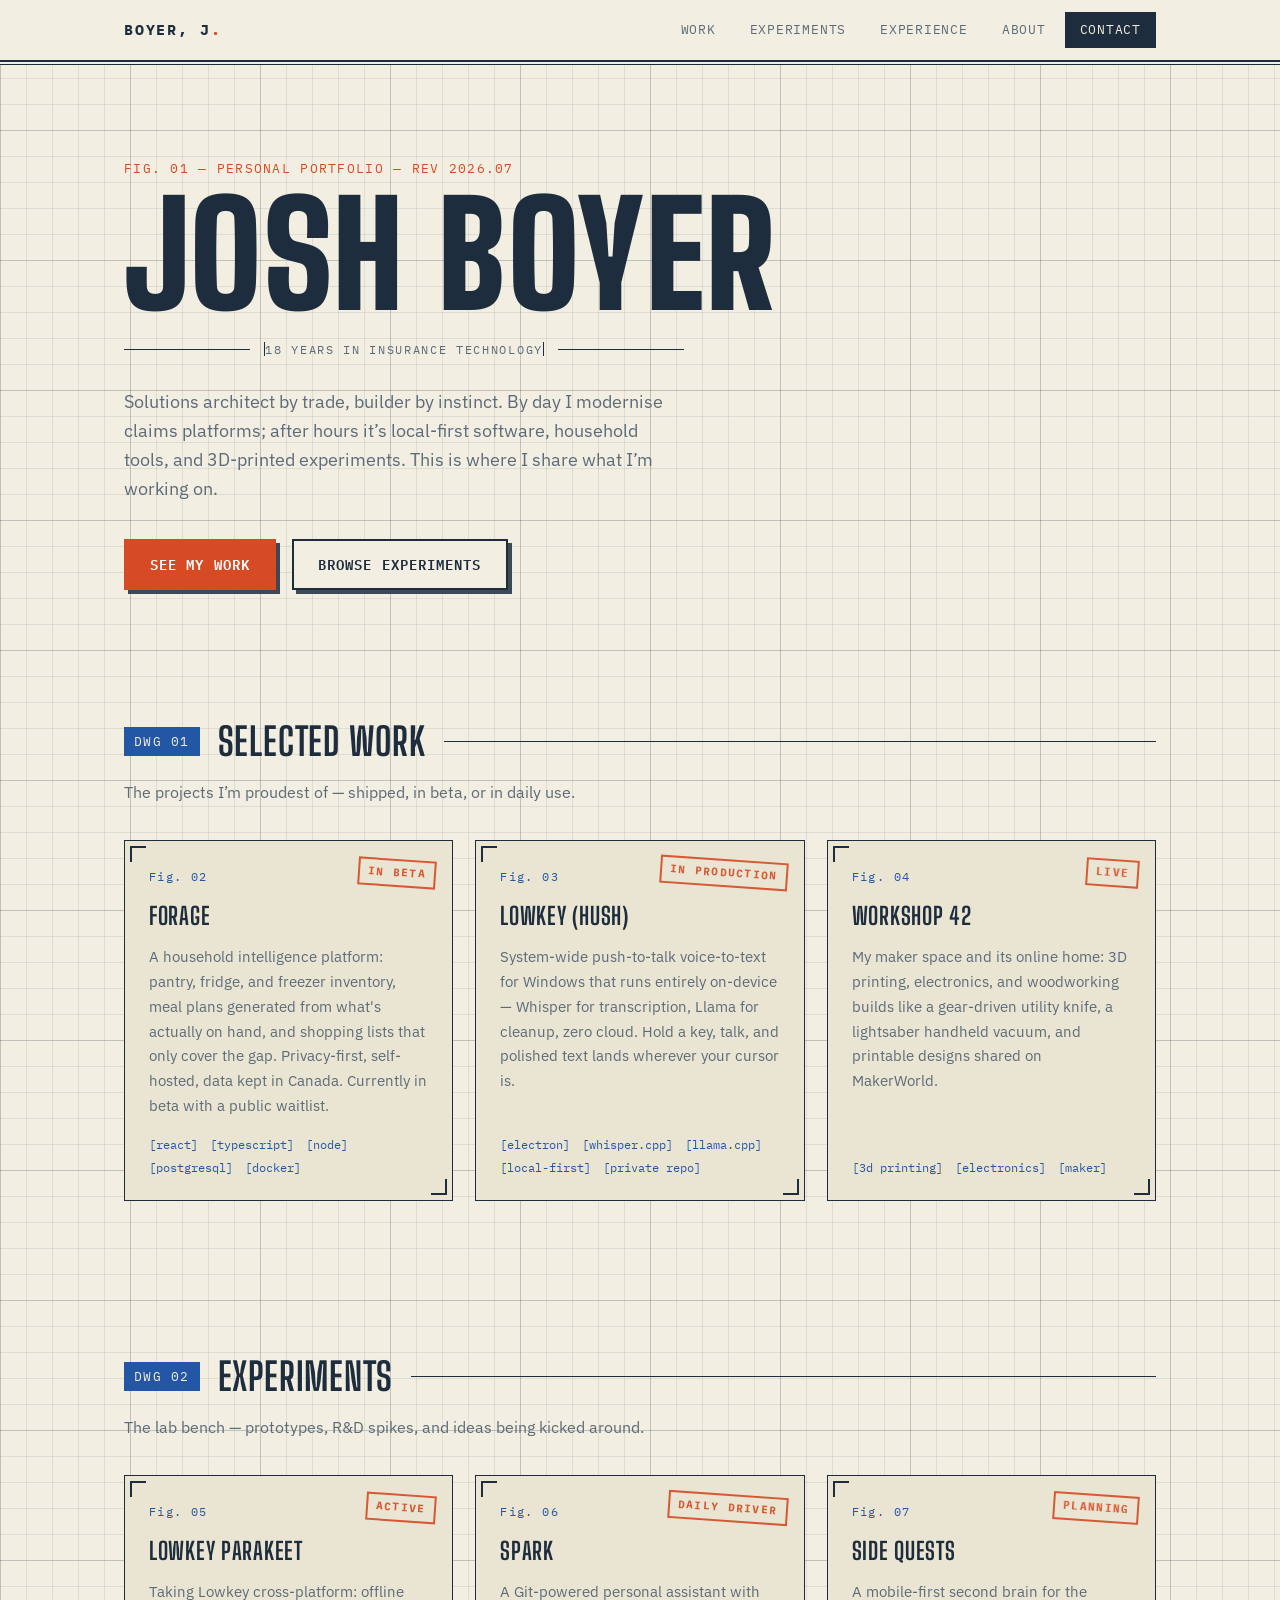
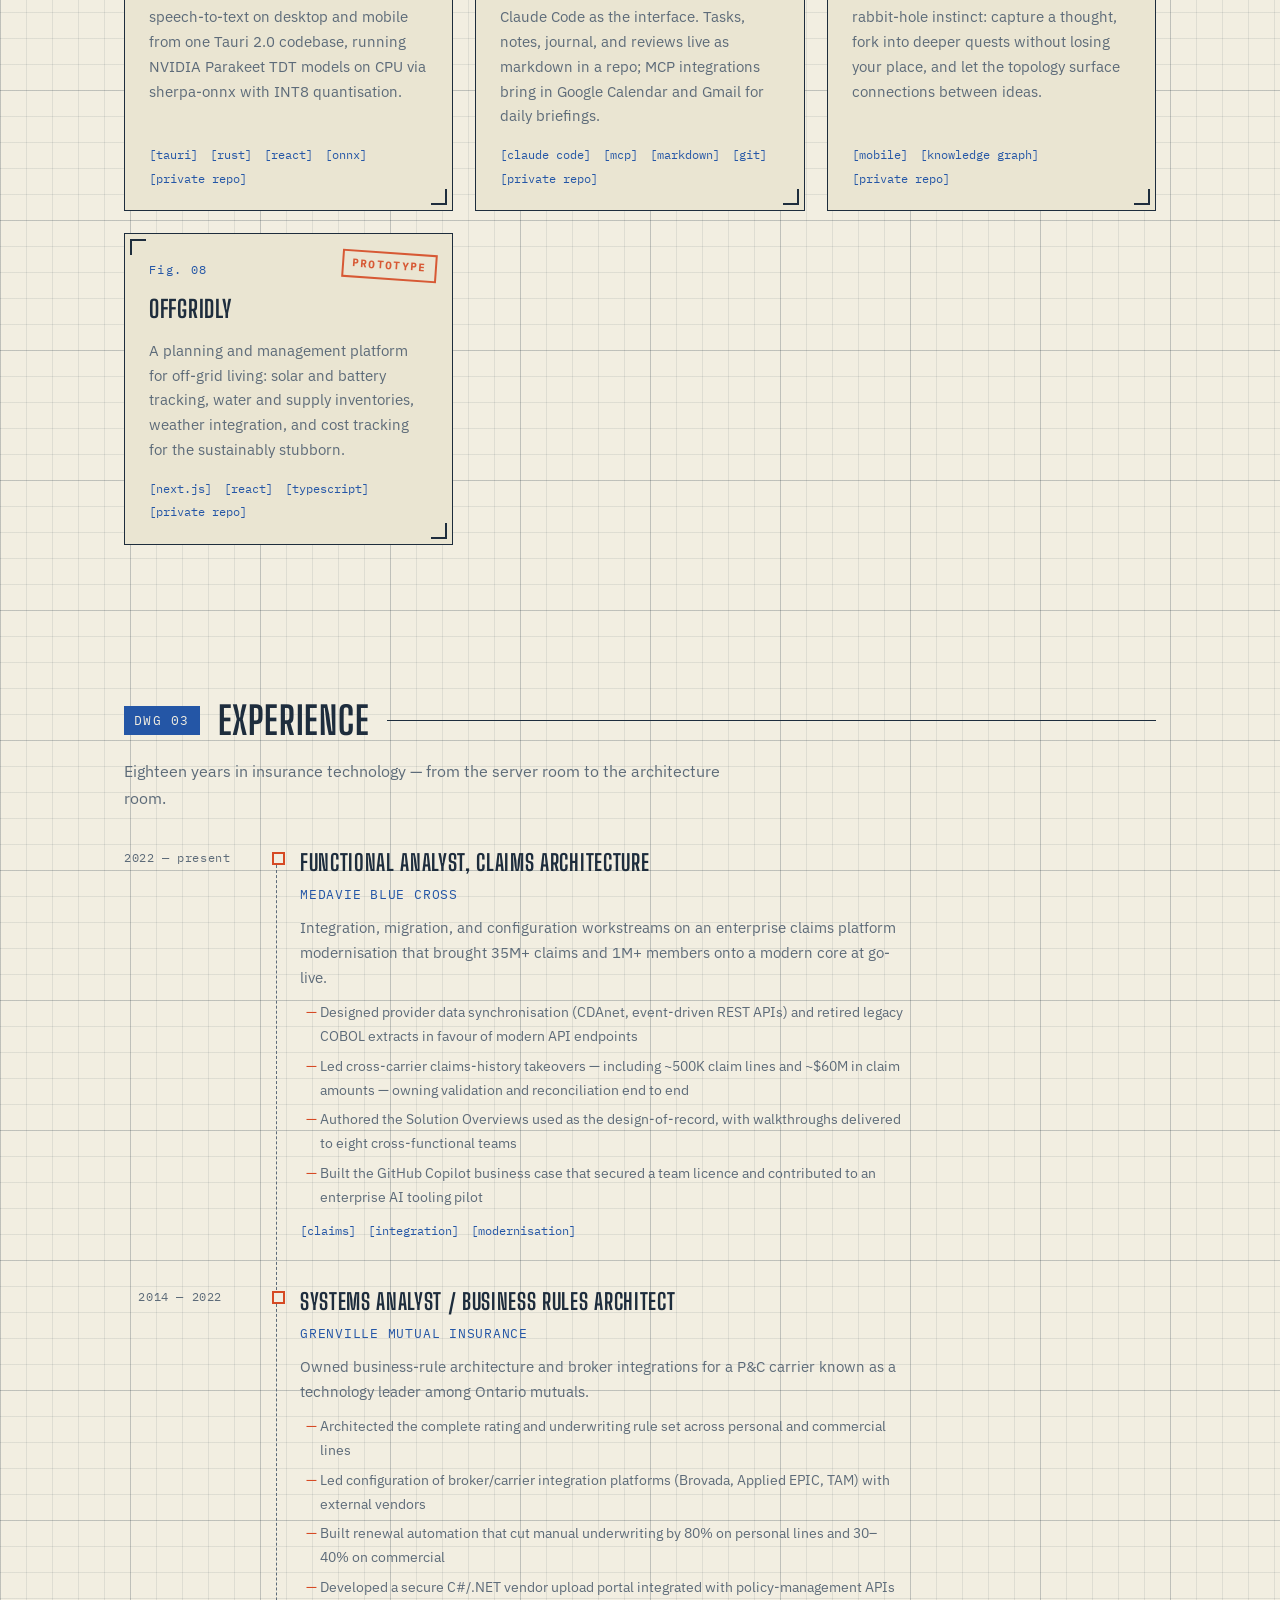
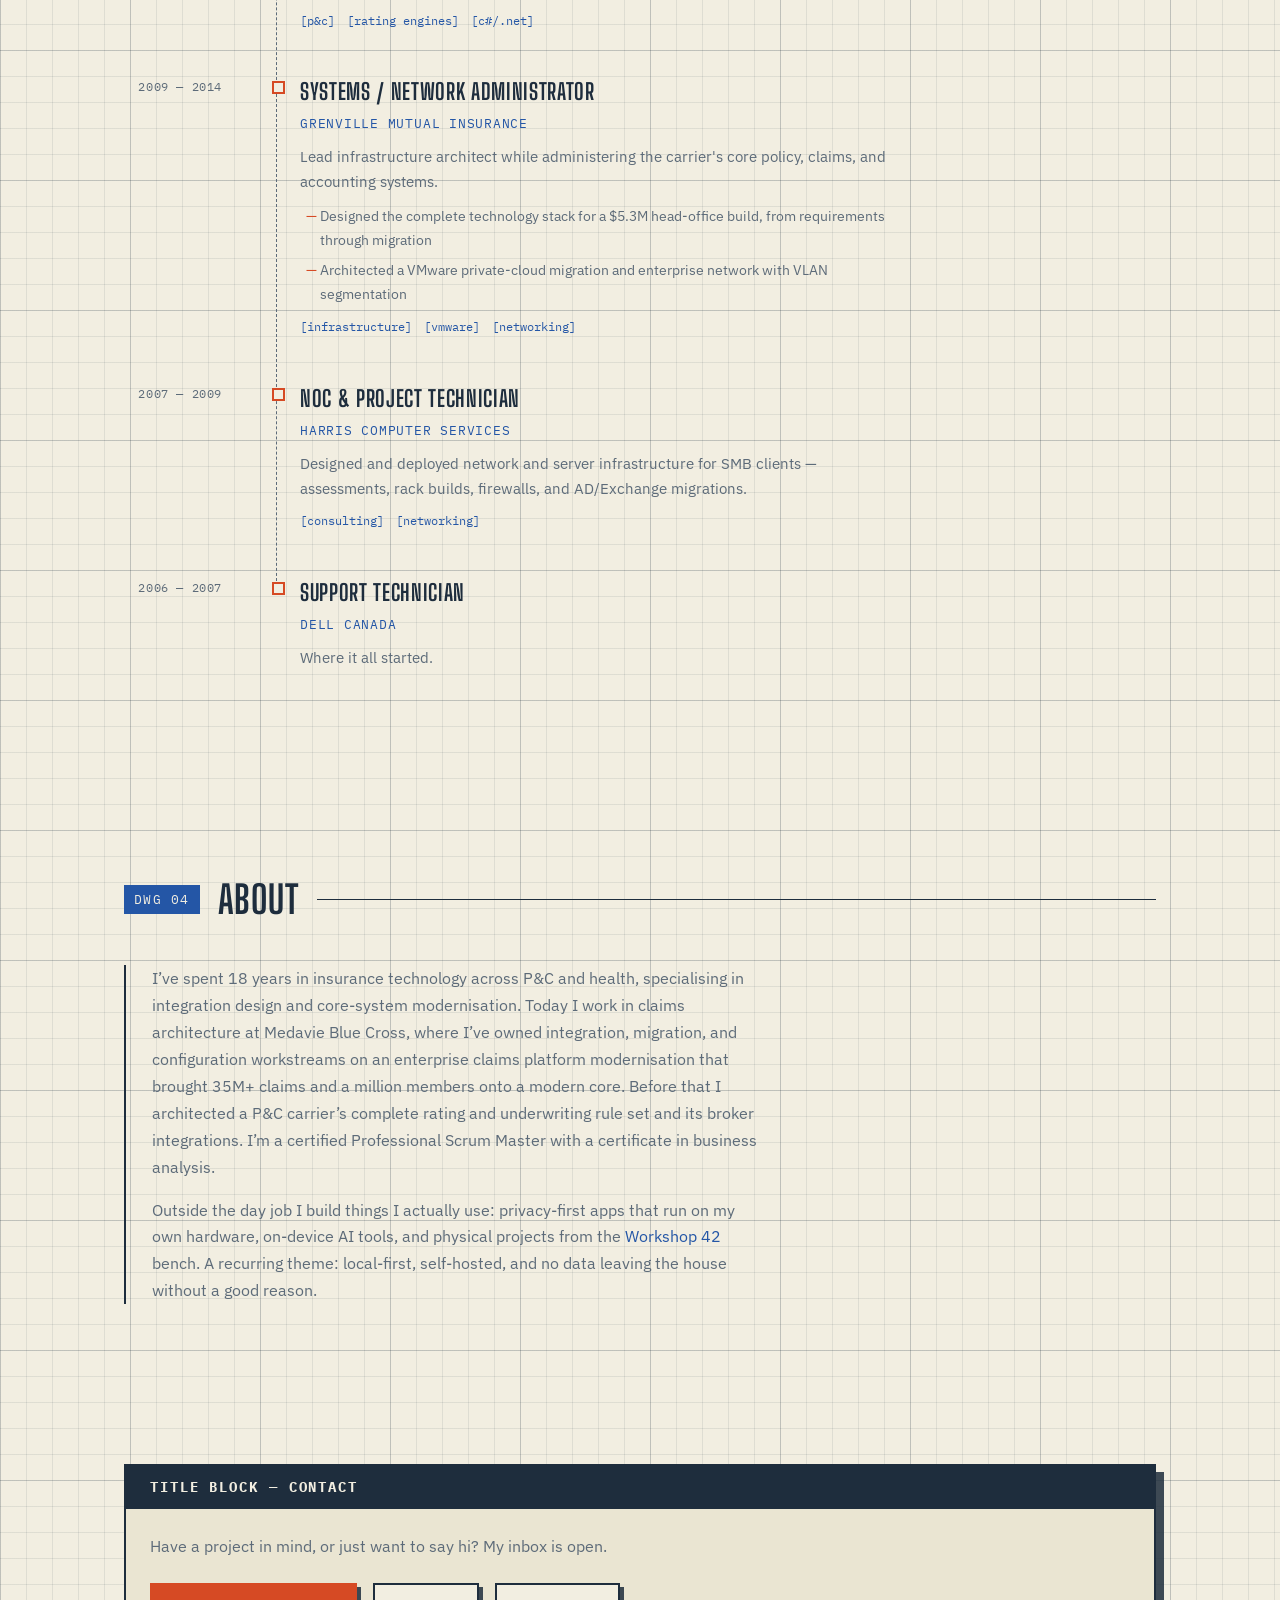
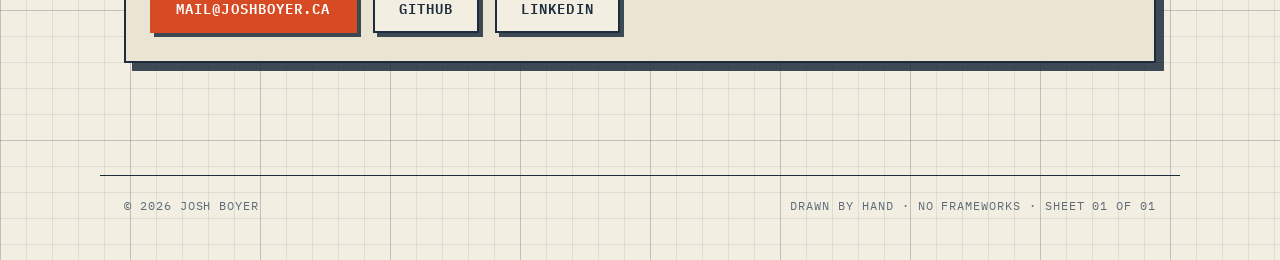
==== commit 6d9f073d: "Redesign as drafting-sheet aesthetic with blueprint dark mode" ====
--- a/index.html
+++ b/index.html
@@ -4,17 +4,51 @@
   <meta charset="UTF-8" />
   <meta name="viewport" content="width=device-width, initial-scale=1.0" />
   <title>Josh Boyer — Portfolio</title>
-  <meta name="description" content="Portfolio of Josh Boyer — projects, work, and experiments." />
+  <meta name="description" content="Josh Boyer — solutions architect in insurance technology and builder of local-first software, household tools, and 3D-printed experiments." />
+  <link rel="canonical" href="https://joshboyer.github.io/Portfolio/" />
+
+  <!-- Social cards -->
+  <meta property="og:type" content="website" />
+  <meta property="og:title" content="Josh Boyer — Portfolio" />
+  <meta property="og:description" content="Solutions architect in insurance technology. Builder of local-first software, household tools, and 3D-printed experiments." />
+  <meta property="og:url" content="https://joshboyer.github.io/Portfolio/" />
+  <meta property="og:image" content="https://joshboyer.github.io/Portfolio/og-image.png" />
+  <meta property="og:image:width" content="1200" />
+  <meta property="og:image:height" content="630" />
+  <meta name="twitter:card" content="summary_large_image" />
+  <meta name="twitter:title" content="Josh Boyer — Portfolio" />
+  <meta name="twitter:description" content="Solutions architect in insurance technology. Builder of local-first software, household tools, and 3D-printed experiments." />
+  <meta name="twitter:image" content="https://joshboyer.github.io/Portfolio/og-image.png" />
+
+  <!-- Structured data for search engines and AI assistants -->
+  <script type="application/ld+json">
+  {
+    "@context": "https://schema.org",
+    "@type": "Person",
+    "name": "Josh Boyer",
+    "jobTitle": "Solutions Architect — Insurance Integrations & Core-System Modernization",
+    "email": "mailto:mail@joshboyer.ca",
+    "url": "https://joshboyer.github.io/Portfolio/",
+    "address": { "@type": "PostalAddress", "addressRegion": "ON", "addressCountry": "CA" },
+    "knowsAbout": ["insurance technology", "claims systems", "system integration", "core-system modernization", "local-first software", "3D printing"],
+    "sameAs": [
+      "https://github.com/JoshBoyer",
+      "https://www.linkedin.com/in/josh-boyer-1b770618",
+      "https://ws42.ca",
+      "https://goforage.ca"
+    ]
+  }
+  </script>
   <link rel="icon" href="data:image/svg+xml,<svg xmlns='http://www.w3.org/2000/svg' viewBox='0 0 100 100'><text y='.9em' font-size='90'>⚡</text></svg>" />
   <link rel="preconnect" href="https://fonts.googleapis.com" />
+  <link rel="preconnect" href="https://fonts.gstatic.com" crossorigin />
+  <link href="https://fonts.googleapis.com/css2?family=Big+Shoulders+Display:wght@700;900&family=IBM+Plex+Mono:wght@400;600;700&family=IBM+Plex+Sans:wght@400;500&display=swap" rel="stylesheet" />
   <link rel="stylesheet" href="styles.css" />
 </head>
 <body>
-  <div class="bg-glow" aria-hidden="true"></div>
-
   <header class="site-header">
     <nav class="nav container">
-      <a href="#top" class="brand">JB<span class="brand-dot">.</span></a>
+      <a href="#top" class="brand">Boyer, J<span class="brand-dot">.</span></a>
       <ul class="nav-links">
         <li><a href="#work">Work</a></li>
         <li><a href="#experiments">Experiments</a></li>
@@ -28,13 +62,18 @@
   <main id="top">
     <!-- Hero -->
     <section class="hero container">
-      <p class="hero-kicker">Hi, I’m</p>
+      <p class="hero-kicker">Fig. 01 — Personal portfolio — Rev 2026.07</p>
       <h1 class="hero-title">Josh Boyer</h1>
+      <div class="dim-line" aria-hidden="true">
+        <span class="dim-cap"></span>
+        <span class="dim-label">18 years in insurance technology</span>
+        <span class="dim-cap"></span>
+      </div>
       <p class="hero-sub">
-        Solutions architect by trade, builder by instinct. Eighteen years in
-        insurance technology — and a home lab full of local-first software,
-        household tools, and 3D-printed experiments. This is where I share
-        what I’m working on.
+        Solutions architect by trade, builder by instinct. By day I modernise
+        claims platforms; after hours it’s local-first software, household
+        tools, and 3D-printed experiments. This is where I share what I’m
+        working on.
       </p>
       <div class="hero-actions">
         <a href="#work" class="btn btn-primary">See my work</a>
@@ -99,7 +138,7 @@
     <!-- Contact -->
     <section id="contact" class="section container">
       <div class="contact-card">
-        <h2>Let’s talk</h2>
+        <h2>Title block — Contact</h2>
         <p>Have a project in mind, or just want to say hi? My inbox is open.</p>
         <div class="contact-links">
           <a class="btn btn-primary" href="mailto:mail@joshboyer.ca">mail@joshboyer.ca</a>
@@ -111,7 +150,8 @@
   </main>
 
   <footer class="site-footer container">
-    <p>© <span id="year"></span> Josh Boyer · Built by hand, no frameworks.</p>
+    <p>© <span id="year"></span> Josh Boyer</p>
+    <p>Drawn by hand · No frameworks · Sheet 01 of 01</p>
   </footer>
 
   <script src="data.js"></script>
--- a/styles.css
+++ b/styles.css
@@ -1,22 +1,44 @@
 /* ---------------------------------------------------------------------------
    Josh Boyer — Portfolio
-   Zero-dependency stylesheet. Tweak the tokens below to re-theme the site.
+   Aesthetic: engineering drawing / drafting sheet. Vellum graph paper with
+   ink linework by day; true blueprint (Prussian blue, white lines) in dark
+   mode. Square corners, dimension lines, figure numbers, inspection stamps.
+   Tokens below drive both themes.
 --------------------------------------------------------------------------- */
 
 :root {
-  --bg: #0b0d12;
-  --bg-raised: #12151d;
-  --bg-card: #141824;
-  --border: #232a3a;
-  --text: #e8ecf4;
-  --text-dim: #9aa4b8;
-  --accent: #5eead4;       /* teal */
-  --accent-2: #818cf8;     /* indigo */
-  --radius: 14px;
+  /* vellum (light) */
+  --paper: #f2eee1;
+  --paper-deep: #eae5d2;
+  --ink: #1e2d3d;
+  --ink-dim: #5d6b79;
+  --grid: rgba(30, 45, 61, 0.09);
+  --grid-major: rgba(30, 45, 61, 0.16);
+  --redline: #d64a24;          /* inspection-stamp orange-red */
+  --blueline: #2456a6;         /* drafting blue */
+  --shadow: rgba(30, 45, 61, 0.85);
+
+  --display: "Big Shoulders Display", "Arial Narrow", sans-serif;
+  --body: "IBM Plex Sans", "Segoe UI", sans-serif;
+  --mono: "IBM Plex Mono", Consolas, monospace;
+
   --max-w: 1080px;
-  --font: ui-sans-serif, system-ui, -apple-system, "Segoe UI", Roboto,
-          "Helvetica Neue", Arial, sans-serif;
-  --mono: ui-monospace, SFMono-Regular, Menlo, Consolas, monospace;
+  --cell: 26px;                /* grid-paper cell size */
+}
+
+@media (prefers-color-scheme: dark) {
+  :root {
+    /* blueprint (dark) */
+    --paper: #12283f;
+    --paper-deep: #0c1f33;
+    --ink: #dbe7f4;
+    --ink-dim: #8aa5c0;
+    --grid: rgba(219, 231, 244, 0.07);
+    --grid-major: rgba(219, 231, 244, 0.13);
+    --redline: #ff7a4d;
+    --blueline: #7fb1f0;
+    --shadow: rgba(4, 12, 20, 0.9);
+  }
 }
 
 * { box-sizing: border-box; }
@@ -25,63 +47,73 @@
 
 body {
   margin: 0;
-  font-family: var(--font);
-  background: var(--bg);
-  color: var(--text);
-  line-height: 1.6;
+  font-family: var(--body);
+  background-color: var(--paper);
+  /* graph paper: fine cells with a heavier line every 5th */
+  background-image:
+    linear-gradient(var(--grid) 1px, transparent 1px),
+    linear-gradient(90deg, var(--grid) 1px, transparent 1px),
+    linear-gradient(var(--grid-major) 1px, transparent 1px),
+    linear-gradient(90deg, var(--grid-major) 1px, transparent 1px);
+  background-size:
+    var(--cell) var(--cell),
+    var(--cell) var(--cell),
+    calc(var(--cell) * 5) calc(var(--cell) * 5),
+    calc(var(--cell) * 5) calc(var(--cell) * 5);
+  color: var(--ink);
+  line-height: 1.65;
   -webkit-font-smoothing: antialiased;
 }
 
-a { color: var(--accent); text-decoration: none; }
-a:hover { text-decoration: underline; }
-
-.container {
-  max-width: var(--max-w);
-  margin: 0 auto;
-  padding: 0 24px;
-}
-
-/* Ambient background glow */
-.bg-glow {
-  position: fixed;
-  inset: 0;
-  z-index: -1;
-  background:
-    radial-gradient(600px 400px at 15% -5%, rgba(94, 234, 212, 0.10), transparent 60%),
-    radial-gradient(700px 500px at 90% 10%, rgba(129, 140, 248, 0.12), transparent 60%);
-  pointer-events: none;
-}
-
-/* Header ------------------------------------------------------------------ */
+a { color: var(--blueline); text-decoration: none; }
+a:hover { text-decoration: underline; text-decoration-thickness: 2px; }
+
+::selection { background: var(--redline); color: var(--paper); }
+
+.container { max-width: var(--max-w); margin: 0 auto; padding: 0 24px; }
+
+/* Annotations — the mono drafting-note voice used everywhere ---------------- */
+
+.annotation {
+  font-family: var(--mono);
+  font-size: 0.78rem;
+  letter-spacing: 0.08em;
+  text-transform: uppercase;
+  color: var(--ink-dim);
+}
+
+/* Header — drawing title strip ---------------------------------------------- */
 
 .site-header {
   position: sticky;
   top: 0;
   z-index: 10;
-  backdrop-filter: blur(12px);
-  background: rgba(11, 13, 18, 0.72);
-  border-bottom: 1px solid rgba(35, 42, 58, 0.6);
+  background: var(--paper);
+  border-bottom: 2px solid var(--ink);
+  box-shadow: 0 2px 0 var(--paper), 0 3px 0 var(--ink); /* double rule */
 }
 
 .nav {
   display: flex;
   align-items: center;
   justify-content: space-between;
-  height: 64px;
+  height: 60px;
 }
 
 .brand {
-  font-weight: 800;
-  font-size: 1.25rem;
-  letter-spacing: 0.02em;
-  color: var(--text);
-}
-.brand:hover { text-decoration: none; }
-.brand-dot { color: var(--accent); }
+  font-family: var(--mono);
+  font-weight: 700;
+  font-size: 0.95rem;
+  letter-spacing: 0.12em;
+  color: var(--ink);
+  text-transform: uppercase;
+}
+.brand:hover { text-decoration: none; color: var(--redline); }
+.brand-dot { color: var(--redline); }
 
 .nav-links {
   display: flex;
-  gap: 8px;
+  gap: 4px;
   list-style: none;
   margin: 0;
   padding: 0;
@@ -89,289 +121,392 @@
 
 .nav-links a {
   display: inline-block;
-  padding: 8px 14px;
-  border-radius: 999px;
-  color: var(--text-dim);
-  font-size: 0.95rem;
-  transition: color 0.15s ease, background 0.15s ease;
+  padding: 6px 14px;
+  font-family: var(--mono);
+  font-size: 0.8rem;
+  text-transform: uppercase;
+  letter-spacing: 0.06em;
+  color: var(--ink-dim);
+  border: 1px solid transparent;
 }
 .nav-links a:hover {
-  color: var(--text);
-  background: rgba(255, 255, 255, 0.06);
+  color: var(--ink);
+  border-color: var(--ink);
   text-decoration: none;
 }
 .nav-cta {
-  color: var(--bg) !important;
-  background: var(--accent);
-  font-weight: 600;
-}
-.nav-cta:hover { background: var(--accent); filter: brightness(1.1); }
-
-/* Hero -------------------------------------------------------------------- */
-
-.hero {
-  padding: 110px 24px 40px;
-}
+  color: var(--paper) !important;
+  background: var(--ink);
+  border-color: var(--ink) !important;
+}
+.nav-cta:hover { background: var(--redline); border-color: var(--redline) !important; }
+
+/* Hero — sheet 01 ------------------------------------------------------------ */
+
+.hero { padding: 96px 24px 48px; }
 
 .hero-kicker {
   font-family: var(--mono);
-  color: var(--accent);
-  margin: 0 0 8px;
-  font-size: 0.95rem;
+  font-size: 0.8rem;
+  letter-spacing: 0.1em;
+  text-transform: uppercase;
+  color: var(--redline);
+  margin: 0 0 10px;
 }
 
 .hero-title {
-  font-size: clamp(2.6rem, 7vw, 4.5rem);
-  line-height: 1.05;
-  margin: 0 0 20px;
-  letter-spacing: -0.02em;
-  background: linear-gradient(90deg, var(--text) 40%, var(--accent-2));
-  -webkit-background-clip: text;
-  background-clip: text;
-  -webkit-text-fill-color: transparent;
+  font-family: var(--display);
+  font-weight: 900;
+  font-size: clamp(4rem, 13vw, 9rem);
+  line-height: 0.92;
+  letter-spacing: 0.01em;
+  text-transform: uppercase;
+  margin: 0 0 18px;
+  animation: rise 0.5s ease-out both;
+}
+
+/* dimension line under the name: |<——— label ———>| */
+.dim-line {
+  display: flex;
+  align-items: center;
+  max-width: 560px;
+  margin: 0 0 28px;
+  animation: rise 0.5s 0.12s ease-out both;
+}
+.dim-line::before,
+.dim-line::after {
+  content: "";
+  flex: 1;
+  height: 1px;
+  background: var(--ink);
+}
+.dim-line::before { margin-right: 14px; }
+.dim-line::after { margin-left: 14px; }
+.dim-cap { width: 1px; height: 14px; background: var(--ink); }
+.dim-label {
+  font-family: var(--mono);
+  font-size: 0.75rem;
+  letter-spacing: 0.14em;
+  text-transform: uppercase;
+  color: var(--ink-dim);
+  white-space: nowrap;
 }
 
 .hero-sub {
-  max-width: 560px;
-  color: var(--text-dim);
-  font-size: 1.15rem;
-  margin: 0 0 32px;
-}
-
-.hero-actions { display: flex; gap: 12px; flex-wrap: wrap; }
-
-/* Buttons ------------------------------------------------------------------ */
+  max-width: 540px;
+  color: var(--ink-dim);
+  font-size: 1.1rem;
+  margin: 0 0 36px;
+  animation: rise 0.5s 0.2s ease-out both;
+}
+
+.hero-actions { display: flex; gap: 16px; flex-wrap: wrap; animation: rise 0.5s 0.28s ease-out both; }
+
+@keyframes rise {
+  from { opacity: 0; transform: translateY(14px); }
+  to   { opacity: 1; transform: none; }
+}
+
+/* Buttons — stamped blocks, hard offset shadow ------------------------------- */
 
 .btn {
   display: inline-block;
-  padding: 12px 22px;
-  border-radius: 999px;
+  padding: 12px 24px;
+  font-family: var(--mono);
+  font-size: 0.85rem;
   font-weight: 600;
-  font-size: 0.98rem;
-  transition: transform 0.12s ease, filter 0.12s ease, background 0.12s ease;
-}
-.btn:hover { text-decoration: none; transform: translateY(-1px); }
-
-.btn-primary { background: var(--accent); color: var(--bg); }
-.btn-primary:hover { filter: brightness(1.1); }
-
-.btn-ghost {
-  border: 1px solid var(--border);
-  color: var(--text);
-  background: transparent;
-}
-.btn-ghost:hover { background: rgba(255, 255, 255, 0.05); }
-
-/* Sections ----------------------------------------------------------------- */
+  letter-spacing: 0.08em;
+  text-transform: uppercase;
+  border: 2px solid var(--ink);
+  box-shadow: 4px 4px 0 var(--shadow);
+  transition: transform 0.12s ease, box-shadow 0.12s ease, background 0.12s ease;
+}
+.btn:hover {
+  text-decoration: none;
+  transform: translate(-2px, -2px);
+  box-shadow: 7px 7px 0 var(--shadow);
+}
+.btn:active { transform: translate(1px, 1px); box-shadow: 2px 2px 0 var(--shadow); }
+
+.btn-primary { background: var(--redline); border-color: var(--redline); color: #fff; }
+.btn-ghost { background: var(--paper); color: var(--ink); }
+
+/* Sections — numbered drawings ------------------------------------------------ */
 
 .section { padding: 72px 24px; }
 
+.section-head { margin-bottom: 34px; }
+
 .section-head h2 {
-  font-size: 1.9rem;
+  display: flex;
+  align-items: center;
+  gap: 18px;
+  font-family: var(--display);
+  font-weight: 700;
+  font-size: 2.4rem;
+  letter-spacing: 0.02em;
+  text-transform: uppercase;
   margin: 0 0 6px;
-  letter-spacing: -0.01em;
 }
 .section-head h2::before {
-  content: "// ";
-  color: var(--accent);
-  font-family: var(--mono);
-  font-size: 1.2rem;
-  vertical-align: 2px;
-}
-.section-head p { color: var(--text-dim); margin: 0 0 28px; }
-
-/* Cards -------------------------------------------------------------------- */
+  content: "DWG " counter(section, decimal-leading-zero);
+  font-family: var(--mono);
+  font-size: 0.8rem;
+  font-weight: 400;
+  letter-spacing: 0.1em;
+  color: var(--paper);
+  background: var(--blueline);
+  padding: 4px 10px;
+  white-space: nowrap;
+}
+.section-head h2::after {
+  content: "";
+  flex: 1;
+  height: 1px;
+  background: var(--ink);
+  min-width: 40px;
+}
+main { counter-reset: section; }
+.section { counter-increment: section; }
+
+.section-head p { color: var(--ink-dim); margin: 0; max-width: 60ch; }
+
+/* Cards — numbered figures with corner ticks ---------------------------------- */
 
 .card-grid {
   display: grid;
   grid-template-columns: repeat(auto-fill, minmax(300px, 1fr));
-  gap: 18px;
+  gap: 22px;
 }
 
 .card {
+  position: relative;
   display: flex;
   flex-direction: column;
   gap: 10px;
-  padding: 22px;
-  background: var(--bg-card);
-  border: 1px solid var(--border);
-  border-radius: var(--radius);
-  color: var(--text);
-  transition: transform 0.15s ease, border-color 0.15s ease, box-shadow 0.15s ease;
-}
-.card:hover {
+  padding: 26px 24px 22px;
+  background: var(--paper-deep);
+  border: 1px solid var(--ink);
+  color: var(--ink);
+  transition: transform 0.15s ease, box-shadow 0.15s ease;
+}
+.card::before,
+.card::after {
+  content: "";
+  position: absolute;
+  width: 14px;
+  height: 14px;
+  transition: border-color 0.15s ease;
+}
+.card::before { top: 5px; left: 5px; border-top: 2px solid var(--ink); border-left: 2px solid var(--ink); }
+.card::after { bottom: 5px; right: 5px; border-bottom: 2px solid var(--ink); border-right: 2px solid var(--ink); }
+
+a.card:hover {
   text-decoration: none;
-  transform: translateY(-3px);
-  border-color: rgba(94, 234, 212, 0.45);
-  box-shadow: 0 12px 32px rgba(0, 0, 0, 0.35);
-}
-
-.card-emoji { font-size: 1.7rem; line-height: 1; }
-
-.card h3 { margin: 0; font-size: 1.15rem; }
-
-.card p { margin: 0; color: var(--text-dim); font-size: 0.95rem; flex: 1; }
-
-.card-tags { display: flex; flex-wrap: wrap; gap: 6px; margin-top: 4px; }
+  transform: translate(-3px, -3px);
+  box-shadow: 6px 6px 0 var(--shadow);
+}
+a.card:hover::before, a.card:hover::after { border-color: var(--redline); }
+
+.card-fig {
+  font-family: var(--mono);
+  font-size: 0.72rem;
+  letter-spacing: 0.12em;
+  color: var(--blueline);
+}
+
+.card h3 {
+  font-family: var(--display);
+  font-weight: 700;
+  font-size: 1.5rem;
+  letter-spacing: 0.03em;
+  text-transform: uppercase;
+  margin: 0;
+}
+
+.card p { margin: 0; color: var(--ink-dim); font-size: 0.94rem; flex: 1; }
+
+.card-tags { display: flex; flex-wrap: wrap; gap: 4px 12px; margin-top: 6px; }
 
 .tag {
   font-family: var(--mono);
-  font-size: 0.72rem;
-  padding: 3px 10px;
-  border-radius: 999px;
-  background: rgba(129, 140, 248, 0.12);
-  color: var(--accent-2);
-  border: 1px solid rgba(129, 140, 248, 0.25);
-}
-
+  font-size: 0.74rem;
+  color: var(--blueline);
+}
+.tag::before { content: "["; }
+.tag::after { content: "]"; }
+
+/* status = inspection stamp */
 .card-status {
-  font-family: var(--mono);
-  font-size: 0.72rem;
-  color: var(--accent);
-}
-
-/* Experience timeline --------------------------------------------------------- */
-
-.timeline {
-  display: flex;
-  flex-direction: column;
-  max-width: 760px;
-}
+  position: absolute;
+  top: 18px;
+  right: 16px;
+  font-family: var(--mono);
+  font-size: 0.68rem;
+  font-weight: 700;
+  letter-spacing: 0.12em;
+  text-transform: uppercase;
+  color: var(--redline);
+  border: 2px solid var(--redline);
+  padding: 3px 8px;
+  transform: rotate(4deg);
+  opacity: 0.9;
+}
+
+/* Experience — dimension-chain timeline ---------------------------------------- */
+
+.timeline { display: flex; flex-direction: column; max-width: 780px; }
 
 .timeline-entry {
   display: grid;
-  grid-template-columns: 130px 1fr;
-  gap: 24px;
+  grid-template-columns: 132px 1fr;
+  gap: 26px;
   position: relative;
-  padding: 0 0 40px 0;
-}
-
-/* the rail */
+  padding-bottom: 44px;
+}
 .timeline-entry::before {
   content: "";
   position: absolute;
   left: 152px;
-  top: 8px;
-  bottom: -8px;
-  width: 1px;
-  background: var(--border);
+  top: 10px;
+  bottom: -6px;
+  width: 0;
+  border-left: 1px dashed var(--ink-dim);
 }
 .timeline-entry:last-child::before { display: none; }
-
-/* the dot */
 .timeline-entry::after {
   content: "";
   position: absolute;
   left: 148px;
-  top: 6px;
+  top: 7px;
   width: 9px;
   height: 9px;
-  border-radius: 50%;
-  background: var(--accent);
-  box-shadow: 0 0 0 4px rgba(94, 234, 212, 0.15);
+  background: var(--paper);
+  border: 2px solid var(--redline);
 }
 
 .timeline-period {
   font-family: var(--mono);
+  font-size: 0.76rem;
+  letter-spacing: 0.05em;
+  color: var(--ink-dim);
+  text-align: right;
+  padding-right: 34px;
+  padding-top: 3px;
+  white-space: nowrap;
+}
+
+.timeline-body { padding-left: 18px; }
+
+.timeline-body h3 {
+  font-family: var(--display);
+  font-weight: 700;
+  font-size: 1.4rem;
+  letter-spacing: 0.03em;
+  text-transform: uppercase;
+  margin: 0 0 2px;
+}
+
+.timeline-company {
+  font-family: var(--mono);
   font-size: 0.8rem;
-  color: var(--accent);
-  text-align: right;
-  padding-right: 36px;
-  padding-top: 2px;
-  white-space: nowrap;
-}
-
-.timeline-body { padding-left: 16px; }
-.timeline-body h3 { margin: 0 0 2px; font-size: 1.12rem; }
-
-.timeline-company {
-  color: var(--accent-2);
-  font-size: 0.92rem;
-  margin-bottom: 8px;
-}
-
-.timeline-body p {
-  color: var(--text-dim);
-  font-size: 0.95rem;
-  margin: 0 0 10px;
-}
+  letter-spacing: 0.06em;
+  text-transform: uppercase;
+  color: var(--blueline);
+  margin-bottom: 10px;
+}
+
+.timeline-body p { color: var(--ink-dim); font-size: 0.95rem; margin: 0 0 10px; }
 
 .timeline-highlights {
   margin: 0 0 12px;
-  padding-left: 18px;
-  color: var(--text-dim);
+  padding-left: 20px;
+  color: var(--ink-dim);
   font-size: 0.9rem;
 }
 .timeline-highlights li { margin-bottom: 6px; }
-.timeline-highlights li::marker { color: var(--accent); }
+.timeline-highlights li::marker { color: var(--redline); content: "— "; }
+
+/* About ------------------------------------------------------------------------ */
+
+.about-body {
+  max-width: 640px;
+  font-size: 1.02rem;
+  color: var(--ink-dim);
+  border-left: 2px solid var(--ink);
+  padding-left: 26px;
+}
+.about-body p { margin: 0 0 16px; }
+
+/* Contact — the title block ------------------------------------------------------ */
+
+.contact-card {
+  border: 2px solid var(--ink);
+  background: var(--paper-deep);
+  box-shadow: 8px 8px 0 var(--shadow);
+  padding: 0;
+  text-align: left;
+}
+.contact-card h2 {
+  font-family: var(--mono);
+  font-size: 0.85rem;
+  font-weight: 700;
+  letter-spacing: 0.14em;
+  text-transform: uppercase;
+  color: var(--paper);
+  background: var(--ink);
+  margin: 0;
+  padding: 10px 24px;
+}
+.contact-card p {
+  color: var(--ink-dim);
+  margin: 0;
+  padding: 24px 24px 8px;
+}
+.contact-links {
+  display: flex;
+  gap: 16px;
+  flex-wrap: wrap;
+  padding: 16px 24px 28px;
+}
+
+/* Footer — sheet edge -------------------------------------------------------------- */
+
+.site-footer {
+  border-top: 1px solid var(--ink);
+  margin-top: 40px;
+  padding: 20px 24px 44px;
+  display: flex;
+  justify-content: space-between;
+  gap: 12px;
+  flex-wrap: wrap;
+  font-family: var(--mono);
+  font-size: 0.74rem;
+  letter-spacing: 0.08em;
+  text-transform: uppercase;
+  color: var(--ink-dim);
+}
+.site-footer p { margin: 0; }
+
+/* Small screens --------------------------------------------------------------------- */
 
 @media (max-width: 620px) {
-  .timeline-entry {
-    grid-template-columns: 1fr;
-    gap: 6px;
-    padding-left: 22px;
-  }
-  .timeline-entry::before { left: 4px; top: 6px; }
+  .nav { height: auto; flex-wrap: wrap; padding: 10px 0 12px; row-gap: 4px; }
+  .nav-links { flex-wrap: wrap; }
+  .nav-links a { padding: 4px 8px; font-size: 0.72rem; }
+  .hero { padding-top: 64px; }
+  .section { padding: 56px 24px; }
+  .section-head h2 { font-size: 1.9rem; }
+  .timeline-entry { grid-template-columns: 1fr; gap: 6px; padding-left: 24px; }
+  .timeline-entry::before { left: 4px; top: 8px; }
   .timeline-entry::after { left: 0; }
   .timeline-period { text-align: left; padding: 0; }
   .timeline-body { padding-left: 0; }
-}
-
-/* About / Contact ----------------------------------------------------------- */
-
-.about-body { max-width: 640px; color: var(--text-dim); font-size: 1.05rem; }
-.about-body p { margin: 0 0 16px; }
-
-.contact-card {
-  text-align: center;
-  padding: 56px 32px;
-  background: var(--bg-raised);
-  border: 1px solid var(--border);
-  border-radius: calc(var(--radius) + 6px);
-}
-.contact-card h2 { margin: 0 0 8px; font-size: 1.8rem; }
-.contact-card p { color: var(--text-dim); margin: 0 0 24px; }
-.contact-links { display: flex; gap: 12px; justify-content: center; flex-wrap: wrap; }
-
-/* Footer --------------------------------------------------------------------- */
-
-.site-footer {
-  padding: 32px 24px 48px;
-  color: var(--text-dim);
-  font-size: 0.88rem;
-  text-align: center;
-}
-
-/* Experiment pages ------------------------------------------------------------
-   Shared chrome for standalone pages under /experiments/ */
-
-.exp-topbar {
-  display: flex;
-  align-items: center;
-  gap: 16px;
-  padding: 14px 20px;
-  border-bottom: 1px solid var(--border);
-  background: var(--bg-raised);
-}
-.exp-topbar a { font-family: var(--mono); font-size: 0.9rem; }
-.exp-topbar h1 { font-size: 1rem; margin: 0; font-weight: 600; }
-.exp-topbar .hint { margin-left: auto; color: var(--text-dim); font-size: 0.85rem; }
-
-.exp-stage {
-  position: relative;
-  height: calc(100vh - 57px);
-}
-.exp-stage canvas { display: block; width: 100%; height: 100%; }
-
-/* Small screens ---------------------------------------------------------------- */
-
-@media (max-width: 620px) {
-  .nav-links a { padding: 8px 10px; font-size: 0.88rem; }
-  .hero { padding-top: 72px; }
-  .section { padding: 56px 24px; }
+  .card-status { position: static; align-self: flex-start; transform: rotate(-2deg); margin-top: -4px; }
 }
 
 @media (prefers-reduced-motion: reduce) {
   html { scroll-behavior: auto; }
+  .hero-title, .dim-line, .hero-sub, .hero-actions { animation: none; }
   .btn, .card { transition: none; }
 }
